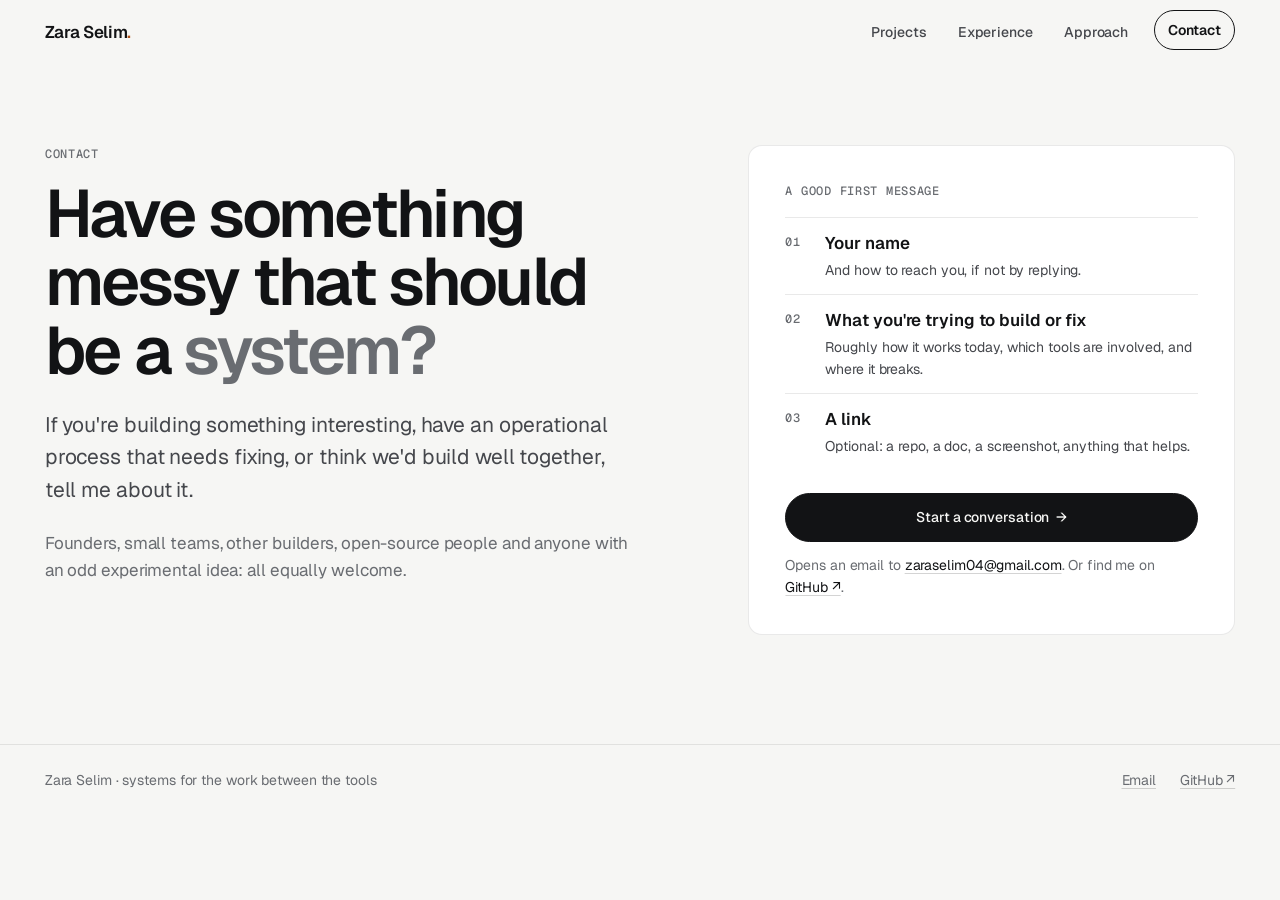
==== contact/index.html @ 9cced927 "Restructure site into pages and add voice-agent case studies - Split the single page into /, /projec" ====
<!DOCTYPE html>
<html lang="en">
<head>
<meta charset="UTF-8" />
<meta name="viewport" content="width=device-width, initial-scale=1, viewport-fit=cover" />
<title>Contact — Zara Selim</title>
<meta name="description" content="Start a conversation with Zara Selim about something you're building, an operational process that needs fixing, or a collaboration." />
<meta name="author" content="Zara Selim" />
<meta name="theme-color" content="#f6f6f4" />
<link rel="canonical" href="https://zaraselim.com/contact/" />
<meta property="og:type" content="website" />
<meta property="og:url" content="https://zaraselim.com/contact/" />
<meta property="og:title" content="Contact — Zara Selim" />
<meta property="og:description" content="Start a conversation with Zara Selim about something you're building, an operational process that needs fixing, or a collaboration." />
<meta property="og:image" content="https://zaraselim.com/assets/img/og.png" />
<meta name="twitter:card" content="summary_large_image" />
<meta name="twitter:title" content="Contact — Zara Selim" />
<meta name="twitter:description" content="Start a conversation with Zara Selim about something you're building, an operational process that needs fixing, or a collaboration." />
<meta name="twitter:image" content="https://zaraselim.com/assets/img/og.png" />
<link rel="icon" href="/assets/favicon.svg" type="image/svg+xml" />
<link rel="preconnect" href="https://fonts.googleapis.com" />
<link rel="preconnect" href="https://fonts.gstatic.com" crossorigin />
<link href="https://fonts.googleapis.com/css2?family=Geist:wght@400;500;600;700&family=Geist+Mono:wght@400;500&family=Instrument+Serif:ital@1&display=swap" rel="stylesheet" />
<link rel="stylesheet" href="/assets/css/site.css" />
<script>document.documentElement.classList.add("js");</script>
</head><body data-page="contact">
<a class="skip-link" href="#main">Skip to content</a>

<header class="site-header" id="siteHeader">
  <div class="header-inner">
    <a class="wordmark" href="/" aria-label="Zara Selim, home">Zara Selim<span class="wordmark-dot" aria-hidden="true">.</span></a>
    <nav class="nav" aria-label="Primary">
      <ul class="nav-list">
        <li><a href="/projects/">Projects</a></li>
        <li><a href="/experience/">Experience</a></li>
        <li><a href="/approach/">Approach</a></li>
        <li><a href="/contact/" aria-current="page" class="nav-contact">Contact</a></li>
      </ul>
    </nav>
    <button class="menu-button" id="menuButton" type="button" aria-expanded="false" aria-controls="mobileMenu">
      <span class="menu-button-label">Menu</span>
      <span class="menu-icon" aria-hidden="true"><span></span><span></span></span>
    </button>
  </div>
</header>

<div class="mobile-menu" id="mobileMenu" hidden>
  <nav aria-label="Mobile">
    <ol class="mobile-menu-list">
      <li><a href="/">Home</a></li>
      <li><a href="/projects/">Projects</a></li>
      <li><a href="/experience/">Experience</a></li>
      <li><a href="/approach/">Approach</a></li>
      <li><a href="/contact/" aria-current="page">Contact</a></li>
    </ol>
  </nav>
  <div class="mobile-menu-foot">
    <span class="mono">Email</span>
    <a href="mailto:zaraselim04@gmail.com">zaraselim04@gmail.com</a>
    <a href="https://github.com/zayzyyazy" target="_blank" rel="noopener">GitHub ↗</a>
  </div>
</div>

<main id="main">
  <section class="contact page" aria-labelledby="pageTitle">
    <div class="wrap contact-page">
      <div class="contact-page-copy">
        <p class="section-index mono">Contact</p>
        <h1 class="contact-title" id="pageTitle">Have something messy that should be a <em>system?</em></h1>
        <p class="contact-copy">If you're building something interesting, have an operational process that needs fixing, or think we'd build well together, tell me about it.</p>
        <p class="contact-copy contact-copy--quiet">Founders, small teams, other builders, open-source people and anyone with an odd experimental idea: all equally welcome.</p>
      </div>

      <!-- Future: replace .contact-card's body with a <form> (name, email, what you're building, optional link).
           The fields below already describe that form; for now they open a pre-filled email. -->
      <div class="contact-card" aria-labelledby="cardTitle">
        <h2 class="mono contact-card-title" id="cardTitle">A good first message</h2>
        <ol class="contact-fields">
          <li><span class="mono">01</span><div><b>Your name</b><p>And how to reach you, if not by replying.</p></div></li>
          <li><span class="mono">02</span><div><b>What you're trying to build or fix</b><p>Roughly how it works today, which tools are involved, and where it breaks.</p></div></li>
          <li><span class="mono">03</span><div><b>A link</b><p>Optional: a repo, a doc, a screenshot, anything that helps.</p></div></li>
        </ol>
        <a class="btn btn-primary contact-card-btn" href="mailto:zaraselim04@gmail.com?subject=Something%20I%27d%20like%20to%20build&amp;body=Hi%20Zara%2C%0A%0AWhat%20I%27m%20trying%20to%20build%20or%20fix%3A%0A%0A%0ALink%20(optional)%3A%0A">Start a conversation <span aria-hidden="true">→</span></a>
        <p class="contact-card-alt">Opens an email to <a href="mailto:zaraselim04@gmail.com">zaraselim04@gmail.com</a>. Or find me on <a href="https://github.com/zayzyyazy" target="_blank" rel="noopener">GitHub ↗</a>.</p>
      </div>
    </div>
  </section>
</main>

<footer class="site-footer">
  <div class="wrap footer-inner">
    <span>Zara Selim · systems for the work between the tools</span>
    <span class="footer-links"><a href="mailto:zaraselim04@gmail.com">Email</a><a href="https://github.com/zayzyyazy" target="_blank" rel="noopener">GitHub ↗</a></span>
  </div>
</footer>

<script src="/assets/js/projects.js"></script>
<script src="/assets/js/cards.js"></script>
<script src="/assets/js/main.js"></script>
</body>
</html>
---- assets/css/site.css ----
/* =========================================================
   zaraselim.com: design tokens
   Breakpoints (used in media queries below; CSS vars can't be):
     sm 560px · md 820px · lg 1100px · xl 1360px
   ========================================================= */
:root {
  /* Colour */
  /* ~90% neutral; one copper accent used sparingly */
  --bg: #f6f6f4;
  --surface: #ffffff;
  --surface-2: #efefec;
  --surface-3: #e8e8e4;
  --ink: #121315;
  --ink-2: #45474c;
  --muted: #696c71;
  --line: rgba(18, 19, 21, 0.09);
  --line-strong: rgba(18, 19, 21, 0.18);

  --accent: #b0531b;
  --accent-tint: #f5e7dc;

  --dark: #111214;
  --dark-2: #1a1b1e;
  --dark-line: rgba(255, 255, 255, 0.09);
  --on-dark: #f3f3f1;
  --on-dark-2: #9fa2a8;
  --accent-on-dark: #e39a64;

  /* Status colours: only inside project visuals */
  --ok: #3d6b4a;
  --watch: #946812;
  --exc: #b13a2b;
  --ok-dark: #8fc29c;
  --watch-dark: #e0b45a;
  --exc-dark: #f08a74;

  /* Type */
  --serif: "Instrument Serif", "Iowan Old Style", Georgia, serif;
  --sans: "Geist", ui-sans-serif, system-ui, -apple-system, "Segoe UI", sans-serif;
  --mono: "Geist Mono", ui-monospace, "SF Mono", Menlo, monospace;

  --fs-xs: 0.75rem;
  --fs-sm: 0.875rem;
  --fs-base: clamp(1rem, 0.96rem + 0.2vw, 1.0625rem);
  --fs-lg: clamp(1.125rem, 1.05rem + 0.4vw, 1.3125rem);
  --fs-xl: clamp(1.5rem, 1.25rem + 1.1vw, 2.125rem);
  --fs-2xl: clamp(2rem, 1.5rem + 2.2vw, 3.25rem);
  --fs-hero: clamp(2.6rem, 1.4rem + 4.4vw, 5.5rem);

  /* Space */
  --s-1: 0.25rem;
  --s-2: 0.5rem;
  --s-3: 0.75rem;
  --s-4: 1rem;
  --s-5: 1.5rem;
  --s-6: 2rem;
  --s-7: 3rem;
  --s-8: clamp(3.5rem, 2rem + 6vw, 7rem);
  --s-9: clamp(5rem, 3rem + 8vw, 10rem);
  --gutter: clamp(1rem, 0.4rem + 3vw, 3rem);
  --wrap: 1320px;
  --measure: 62ch;

  /* Shape */
  --r-sm: 4px;
  --r-md: 10px;
  --r-lg: 14px;

  /* Motion */
  --ease: cubic-bezier(0.2, 0.7, 0.2, 1);
  --ease-in-out: cubic-bezier(0.65, 0, 0.35, 1);
  --dur-1: 180ms;
  --dur-2: 420ms;
  --dur-3: 800ms;

  --header-h: 64px;
}

/* =========================================================
   Base
   ========================================================= */
*, *::before, *::after { box-sizing: border-box; }
* { margin: 0; }
html {
  color-scheme: light;
  -webkit-text-size-adjust: 100%;
  scroll-padding-top: calc(var(--header-h) + 12px);
}
@media (prefers-reduced-motion: no-preference) {
  html { scroll-behavior: smooth; }
}
body {
  min-height: 100vh;
  background: var(--bg);
  color: var(--ink);
  font-family: var(--sans);
  font-size: var(--fs-base);
  line-height: 1.6;
  letter-spacing: -0.006em;
  -webkit-font-smoothing: antialiased;
  text-rendering: optimizeLegibility;
  overflow-x: clip;
}
[hidden] { display: none !important; }
img, svg { display: block; max-width: 100%; }
img { height: auto; }
button { font: inherit; color: inherit; cursor: pointer; }
a { color: inherit; text-underline-offset: 0.2em; text-decoration-thickness: 1px; }
em { font-style: italic; }
strong { font-weight: 600; }
::selection { background: var(--ink); color: var(--bg); }

:focus-visible {
  outline: 2px solid var(--accent);
  outline-offset: 3px;
  border-radius: 2px;
}
.dark :focus-visible, .casefile :focus-visible { outline-color: var(--accent-on-dark); }

.mono {
  font-family: var(--mono);
  font-size: var(--fs-xs);
  letter-spacing: 0.06em;
  text-transform: uppercase;
  font-weight: 500;
}

.wrap {
  width: 100%;
  max-width: var(--wrap);
  margin-inline: auto;
  padding-inline: var(--gutter);
}

.skip-link {
  position: absolute;
  left: var(--s-4);
  top: -100px;
  z-index: 100;
  padding: var(--s-2) var(--s-4);
  background: var(--ink);
  color: var(--bg);
  border-radius: var(--r-sm);
}
.skip-link:focus { top: var(--s-4); }

/* =========================================================
   Buttons & links
   ========================================================= */
.btn {
  display: inline-flex;
  align-items: center;
  justify-content: center;
  gap: 0.5em;
  min-height: 48px;
  padding: 0.75rem 1.35rem;
  border-radius: 999px;
  border: 1px solid var(--ink);
  font-weight: 500;
  font-size: var(--fs-sm);
  text-decoration: none;
  transition: background var(--dur-1) var(--ease), color var(--dur-1) var(--ease), transform var(--dur-1) var(--ease), border-color var(--dur-1) var(--ease);
}
.btn span { transition: transform var(--dur-1) var(--ease); }
.btn:hover span { transform: translateX(3px); }
.btn-primary { background: var(--ink); color: var(--bg); }
.btn-primary:hover { background: #2b2d31; border-color: #2b2d31; }
.btn-ghost { background: transparent; color: var(--ink); }
.btn-ghost:hover { background: var(--ink); color: var(--bg); }
.btn-on-dark { background: var(--on-dark); border-color: var(--on-dark); color: var(--dark); }
.btn-on-dark:hover { background: #fff; border-color: #fff; color: var(--dark); }

.text-link {
  display: inline-flex;
  align-items: center;
  min-height: 44px;
  font-size: var(--fs-sm);
  color: var(--ink-2);
  text-decoration: underline;
  text-decoration-color: var(--line-strong);
}
.text-link:hover { color: var(--ink); text-decoration-color: currentColor; }

/* =========================================================
   Header + nav
   ========================================================= */
.site-header {
  position: sticky;
  top: 0;
  z-index: 50;
  padding-top: env(safe-area-inset-top, 0px);
  background: color-mix(in srgb, var(--bg) 86%, transparent);
  -webkit-backdrop-filter: blur(10px);
  backdrop-filter: blur(10px);
  border-bottom: 1px solid transparent;
  transition: border-color var(--dur-2) var(--ease);
}
.site-header.is-scrolled { border-bottom-color: var(--line); }
.header-inner {
  max-width: var(--wrap);
  margin-inline: auto;
  padding-inline: var(--gutter);
  height: var(--header-h);
  display: flex;
  align-items: center;
  justify-content: space-between;
  gap: var(--s-4);
}
.wordmark {
  display: inline-flex;
  align-items: center;
  min-height: 44px;
  font-family: var(--sans);
  font-weight: 600;
  font-size: 1.0625rem;
  line-height: 1;
  text-decoration: none;
  letter-spacing: -0.02em;
  white-space: nowrap;
}
.wordmark-dot { color: var(--accent); }

.nav-list { display: flex; gap: var(--s-1); list-style: none; padding: 0; }
.nav-list a {
  position: relative;
  display: inline-flex;
  align-items: center;
  min-height: 44px;
  padding-inline: 0.85rem;
  font-size: var(--fs-sm);
  font-weight: 500;
  text-decoration: none;
  color: var(--ink-2);
  transition: color var(--dur-1) var(--ease);
}
.nav-list a::after {
  content: "";
  position: absolute;
  left: 0.85rem;
  right: 0.85rem;
  bottom: 10px;
  height: 1px;
  background: var(--ink);
  transform: scaleX(0);
  transform-origin: left;
  transition: transform var(--dur-2) var(--ease);
}
.nav-list a:hover, .nav-list a[aria-current="page"] { color: var(--ink); }
.nav-list a:hover::after, .nav-list a[aria-current="page"]::after { transform: scaleX(1); }
.nav-list .nav-contact {
  margin-left: var(--s-2);
  border: 1px solid var(--ink);
  border-radius: 999px;
  min-height: 40px;
  align-self: center;
  color: var(--ink);
}
.nav-list .nav-contact::after { display: none; }
.nav-list .nav-contact:hover { background: var(--ink); color: var(--bg); }

.menu-button {
  display: none;
  align-items: center;
  gap: var(--s-3);
  min-height: 44px;
  padding: 0 0.25rem 0 0.9rem;
  background: none;
  border: 0;
  font-size: var(--fs-sm);
  font-weight: 500;
}
.menu-icon { position: relative; width: 36px; height: 36px; border: 1px solid var(--ink); border-radius: 50%; }
.menu-icon span {
  position: absolute;
  left: 10px;
  right: 10px;
  height: 1.5px;
  background: var(--ink);
  transition: transform var(--dur-2) var(--ease), top var(--dur-2) var(--ease);
}
.menu-icon span:first-child { top: 14px; }
.menu-icon span:last-child { top: 20px; }
.menu-button[aria-expanded="true"] .menu-icon span:first-child { top: 17px; transform: rotate(45deg); }
.menu-button[aria-expanded="true"] .menu-icon span:last-child { top: 17px; transform: rotate(-45deg); }

.mobile-menu {
  position: fixed;
  inset: 0;
  z-index: 45;
  display: flex;
  flex-direction: column;
  justify-content: space-between;
  padding: calc(var(--header-h) + env(safe-area-inset-top, 0px) + var(--s-6)) var(--gutter) calc(var(--s-6) + env(safe-area-inset-bottom, 0px));
  background: var(--bg);
  overflow-y: auto;
}
.mobile-menu-list { list-style: none; padding: 0; }
.mobile-menu-list li { border-bottom: 1px solid var(--line); }
.mobile-menu-list a {
  display: flex;
  align-items: baseline;
  gap: var(--s-4);
  padding: var(--s-4) 0;
  font-weight: 600;
  font-size: clamp(2rem, 9vw, 2.75rem);
  letter-spacing: -0.03em;
  line-height: 1.1;
  text-decoration: none;
}
.mobile-menu-list .mono { color: var(--muted); }
.mobile-menu-foot { display: grid; gap: var(--s-2); padding-top: var(--s-6); }
.mobile-menu-foot a { font-size: var(--fs-lg); min-height: 44px; display: inline-flex; align-items: center; }
.mobile-menu-foot .mono { color: var(--muted); }

@media (prefers-reduced-motion: no-preference) {
  .mobile-menu.is-open .mobile-menu-list li {
    animation: rise var(--dur-2) var(--ease) both;
    animation-delay: calc(var(--i, 0) * 50ms);
  }
}

@media (max-width: 819px) {
  .nav { display: none; }
  .menu-button { display: inline-flex; }
}

/* =========================================================
   Section scaffolding
   ========================================================= */
section { position: relative; }
.section-head {
  display: grid;
  grid-template-columns: minmax(0, 1fr);
  gap: var(--s-4);
  margin-bottom: var(--s-7);
}
.section-index { color: var(--muted); }
.section-title {
  font-weight: 600;
  font-size: var(--fs-2xl);
  line-height: 1.05;
  letter-spacing: -0.035em;
  max-width: 20ch;
  text-wrap: balance;
}
.section-title em { font-style: normal; color: var(--muted); }
.section-intro { max-width: 48ch; color: var(--ink-2); font-size: var(--fs-lg); line-height: 1.5; }
@media (min-width: 1100px) {
  .section-head {
    grid-template-columns: minmax(0, 1.3fr) minmax(0, 0.7fr);
    align-items: end;
    column-gap: var(--s-7);
  }
  .section-head .section-index { grid-column: 1; grid-row: 1; }
  .section-head .section-title { grid-column: 1; grid-row: 2; }
  .section-head .section-intro { grid-column: 2; grid-row: 2; }
}

.dark {
  background: var(--dark);
  color: var(--on-dark);
}
.dark .section-index { color: var(--on-dark-2); }
.dark .section-title em { color: var(--on-dark-2); }

/* =========================================================
   Hero
   ========================================================= */
.hero { padding-top: clamp(2rem, 0.5rem + 4.5vw, 4.5rem); padding-bottom: var(--s-7); }
.hero-grid {
  display: grid;
  grid-template-columns: minmax(0, 1fr);
  gap: var(--s-7);
  align-items: center;
}
@media (min-width: 1100px) {
  .hero-grid { grid-template-columns: minmax(0, 1.25fr) minmax(0, 0.9fr); gap: var(--s-6); }
}
.kicker {
  display: flex;
  align-items: center;
  gap: var(--s-3);
  font-size: var(--fs-sm);
  color: var(--ink-2);
  margin-bottom: var(--s-5);
}
.kicker-rule { display: none; }
.hero-title {
  font-weight: 600;
  font-size: var(--fs-hero);
  line-height: 0.98;
  letter-spacing: -0.045em;
}
.hero-title .line { display: block; }
.hero-title em { font-family: var(--serif); font-weight: 400; letter-spacing: -0.01em; color: var(--accent); }
.hero-lede {
  margin-top: var(--s-6);
  max-width: 52ch;
  font-size: var(--fs-lg);
  line-height: 1.55;
  color: var(--ink-2);
}
.hero-actions {
  display: flex;
  flex-wrap: wrap;
  align-items: center;
  gap: var(--s-3) var(--s-4);
  margin-top: var(--s-6);
}
@media (max-width: 559px) {
  .hero-actions .btn { width: 100%; }
}

.hero-figure { position: relative; margin: 0; }
.router { width: 100%; height: auto; overflow: visible; }
.router-tall { display: none; max-width: 420px; margin-inline: auto; }
@media (max-width: 559px) {
  .router-wide { display: none; }
  .router-tall { display: block; }
}
.router text { font-family: var(--sans); font-size: 13px; fill: var(--ink); }
.router .chip { fill: var(--surface); stroke: var(--line-strong); }
.router .chip-meta { display: none; }
.router-paths path { fill: none; stroke: var(--line-strong); stroke-width: 1; }
.router-paths path.out { stroke-width: 1.25; }
.router-paths .ok { stroke: var(--ok); }
.router-paths .watch { stroke: var(--watch); }
.router-paths .exc { stroke: var(--exc); }
.router-core rect { fill: var(--ink); }
.router-core line { stroke: rgba(243, 236, 225, 0.25); }
.router .core-label { font-family: var(--mono); font-size: 10.5px; letter-spacing: 0.08em; fill: var(--bg); }
.router .out-title { font-size: 14px; font-weight: 600; }
.router .out-sub { font-size: 14px; fill: var(--muted); }
.router .dot.ok { fill: var(--ok); }
.router .dot.watch { fill: var(--watch); }
.router .dot.exc { fill: var(--exc); }
.packets circle { fill: var(--muted); }
.packets .p-ok { fill: var(--ok); }
.packets .p-watch { fill: var(--watch); }
.packets .p-exc { fill: var(--exc); }
.router-tall text { font-size: 12.5px; }
.annotation {
  display: none;
  margin-top: var(--s-4);
  color: var(--muted);
  text-align: right;
}

/* Hero entrance + path drawing */
@media (prefers-reduced-motion: no-preference) {
  .js .hero-title .line { animation: rise var(--dur-3) var(--ease) both; }
  .js .hero-title .line:nth-child(2) { animation-delay: 90ms; }
  .js .hero-title .line:nth-child(3) { animation-delay: 180ms; }
  .js .hero-lede, .js .hero-actions, .js .kicker { animation: rise var(--dur-3) var(--ease) both; animation-delay: 260ms; }
  .js .router-paths path { stroke-dasharray: 400; stroke-dashoffset: 400; animation: draw 1.4s var(--ease-in-out) forwards; animation-delay: 300ms; }
  .js .router-paths path.out { animation-delay: 900ms; }
  .js .router-outputs g, .js .router-core { animation: fade var(--dur-3) var(--ease) both; animation-delay: 700ms; }
  .js .router-outputs g:nth-child(2) { animation-delay: 1000ms; }
  .js .router-outputs g:nth-child(3) { animation-delay: 1200ms; }
  .js .packets { animation: fade 600ms ease both; animation-delay: 1.6s; }
}
@media (prefers-reduced-motion: reduce) {
  .packets { display: none; }
}

.hero-facts {
  display: grid;
  grid-template-columns: repeat(4, minmax(0, 1fr));
  margin-top: var(--s-8);
  border-top: 1px solid var(--line);
}
.hero-facts > div { padding: var(--s-4) var(--s-4) 0 0; }
.hero-facts > div + div { padding-left: var(--s-4); }
.hero-facts dt { color: var(--muted); margin-bottom: var(--s-1); font-size: 0.6875rem; }
.hero-facts dd { font-size: var(--fs-sm); line-height: 1.45; color: var(--ink-2); }
@media (max-width: 819px) {
  .hero-facts { grid-template-columns: repeat(2, minmax(0, 1fr)); }
  .hero-facts > div:nth-child(3) { padding-left: 0; border-left: 0; }
  .hero-facts > div:nth-child(n + 3) { border-top: 1px solid var(--line); margin-top: var(--s-4); }
}
@media (max-width: 419px) {
  .hero-facts { grid-template-columns: minmax(0, 1fr); }
  .hero-facts > div, .hero-facts > div + div { padding-left: 0; border-left: 0; }
  .hero-facts > div + div { border-top: 1px solid var(--line); margin-top: var(--s-3); }
}

/* =========================================================
   Work / projects
   ========================================================= */
.work { padding-block: var(--s-8) var(--s-9); }
.projects { display: grid; gap: clamp(1.25rem, 0.5rem + 3vw, 3rem); }

.project {
  position: relative;
  display: grid;
  gap: var(--s-6);
  padding: clamp(1.25rem, 0.6rem + 2.4vw, 2.75rem);
  border: 1px solid var(--line);
  border-radius: var(--r-lg);
  background: var(--surface);
  transition: border-color var(--dur-2) var(--ease), transform var(--dur-2) var(--ease), box-shadow var(--dur-2) var(--ease);
}
@media (hover: hover) {
  .project:hover { border-color: var(--line-strong); transform: translateY(-2px); box-shadow: 0 20px 40px -30px rgba(18, 19, 21, 0.35); }
}
.project-text { display: flex; flex-direction: column; align-items: flex-start; min-width: 0; }
.project-meta { display: flex; align-items: baseline; gap: var(--s-3); color: var(--muted); }
.project-num {
  font-family: var(--mono);
  font-size: var(--fs-xs);
  line-height: 1;
  color: var(--muted);
}
.project-title {
  margin-top: var(--s-3);
  font-weight: 600;
  font-size: var(--fs-xl);
  line-height: 1.1;
  letter-spacing: -0.03em;
}
.project-tagline { margin-top: var(--s-3); max-width: 42ch; font-size: var(--fs-base); line-height: 1.55; color: var(--ink-2); }
.project-note { margin-top: var(--s-3); font-size: var(--fs-sm); color: var(--ink-2); max-width: 44ch; }
.project-note strong { color: var(--ink); font-weight: 600; }

/* The whole card is clickable via the button's stretched hit area */
.project-open {
  margin-top: auto;
  padding-top: var(--s-5);
  display: inline-flex;
  align-items: center;
  gap: 0.5em;
  min-height: 44px;
  background: none;
  border: 0;
  padding-inline: 0;
  font-size: var(--fs-sm);
  font-weight: 600;
  color: var(--ink);
  text-decoration: underline;
  text-decoration-color: var(--line-strong);
  text-underline-offset: 0.35em;
}
.project:hover .project-open { text-decoration-color: var(--accent); }
.project-open::after { content: ""; position: absolute; inset: 0; border-radius: inherit; }
.project-open span { display: inline-block; transition: transform var(--dur-1) var(--ease); }
.project:hover .project-open span { transform: translateX(4px); }
.project-open:focus-visible { outline: none; }
.project:has(.project-open:focus-visible) { outline: 2px solid var(--accent); outline-offset: 4px; }
.project--dark:has(.project-open:focus-visible) { outline-color: var(--on-dark); }

.project-visual { position: relative; min-width: 0; }

/* --- 01 Waybill (feature) --- */
.project--feature { background: var(--surface); }
@media (min-width: 1100px) {
  .project--feature { grid-template-columns: minmax(0, 0.8fr) minmax(0, 1.2fr); gap: var(--s-7); align-items: stretch; }
}
.vis-waybill {
  display: grid;
  grid-template-columns: minmax(0, 1fr) auto minmax(0, 1fr);
  align-items: center;
  gap: var(--s-4);
  padding: var(--s-5);
  border-radius: var(--r-md);
  background: var(--surface-2);
  border: 0;
}
.wb-sources, .wb-states { display: grid; gap: var(--s-3); }
.wb-src {
  padding: 0.6rem 0.8rem;
  border: 1px solid var(--line);
  border-radius: var(--r-sm);
  background: var(--surface);
}
.wb-src .mono { display: block; color: var(--muted); font-size: 0.68rem; }
.wb-src b { font-weight: 500; font-size: var(--fs-sm); }
.wb-pipe {
  position: relative;
  display: grid;
  gap: var(--s-2);
  padding-inline: var(--s-4);
}
.wb-pipe::before, .wb-pipe::after {
  content: "";
  position: absolute;
  top: 50%;
  width: var(--s-4);
  height: 1px;
  background: var(--ink);
}
.wb-pipe::before { left: 0; }
.wb-pipe::after { right: 0; }
.wb-step {
  display: block;
  padding: 0.35rem 0.7rem;
  border-radius: 999px;
  background: var(--ink);
  color: var(--bg);
  font-family: var(--mono);
  font-size: 0.68rem;
  letter-spacing: 0.06em;
  text-transform: uppercase;
  text-align: center;
}
.wb-state {
  display: grid;
  grid-template-columns: auto minmax(0, 1fr);
  column-gap: var(--s-2);
  align-items: center;
  padding: 0.55rem 0.8rem;
  border-radius: var(--r-sm);
  border: 1px solid var(--line);
  background: var(--surface);
  opacity: 0.55;
  transition: opacity var(--dur-2) var(--ease), border-color var(--dur-2) var(--ease), transform var(--dur-2) var(--ease);
}
.wb-state b { font-family: var(--mono); font-size: 0.75rem; letter-spacing: 0.06em; font-weight: 600; }
.wb-state .mono { grid-column: 2; font-size: 0.64rem; color: var(--muted); text-transform: none; overflow-wrap: anywhere; }
.wb-dot { width: 8px; height: 8px; border-radius: 50%; grid-row: span 2; }
.wb-state.ok .wb-dot { background: var(--ok); } .wb-state.ok b { color: var(--ok); }
.wb-state.watch .wb-dot { background: var(--watch); } .wb-state.watch b { color: var(--watch); }
.wb-state.exc .wb-dot { background: var(--exc); } .wb-state.exc b { color: var(--exc); }
.wb-state.is-hit { opacity: 1; border-color: currentColor; color: var(--exc); transform: translateX(-4px); }
.wb-state.is-hit.ok { color: var(--ok); }
.wb-state.is-hit.watch { color: var(--watch); }
@media (max-width: 559px) {
  .vis-waybill { grid-template-columns: minmax(0, 1fr); padding: var(--s-4); }
  .wb-pipe { grid-template-columns: repeat(3, minmax(0, 1fr)); padding: var(--s-4) 0; }
  .wb-pipe::before, .wb-pipe::after { left: 50%; width: 1px; height: var(--s-4); top: 0; }
  .wb-pipe::after { top: auto; bottom: 0; right: auto; }
  .wb-step { padding-inline: 0.3rem; font-size: 0.62rem; }
  .wb-state.is-hit { transform: none; }
}

/* --- 02 PaperGuard --- */
.projects { grid-template-columns: minmax(0, 1fr); }
@media (min-width: 1100px) {
  .projects { grid-template-columns: repeat(12, minmax(0, 1fr)); }
  .project--feature, .reliability, .project--strip, .project--explainer, .family { grid-column: 1 / -1; }
  .project--paper { grid-column: 1 / span 7; }
  .project--north { grid-column: 8 / span 5; }
}
@media (min-width: 820px) and (max-width: 1099px) {
  .project--paper { grid-template-columns: minmax(0, 0.9fr) minmax(0, 1fr); align-items: center; }
  .project--north { grid-template-columns: minmax(0, 1fr) minmax(0, 0.9fr); align-items: center; }
}
@media (min-width: 1100px) {
  .project--paper { grid-template-columns: minmax(0, 0.95fr) minmax(0, 1fr); align-items: center; }
}
.vis-paper {
  display: grid;
  place-items: center;
  padding: var(--s-5) var(--s-3);
  background: var(--surface-2);
  border-radius: var(--r-md);
  min-height: 300px;
}
.sheet {
  position: relative;
  width: min(100%, 300px);
  padding: 1.6rem 1.4rem 1.4rem;
  background: #fff;
  box-shadow: 0 1px 0 var(--line), 0 16px 30px -24px rgba(18, 19, 21, 0.4);
}
.sheet-file { color: var(--muted); font-size: 0.62rem; margin-bottom: var(--s-3); text-transform: none; }
.sheet-line {
  position: relative;
  height: 7px;
  margin-bottom: 0.85rem;
  border-radius: 2px;
  background: #e4e4e0;
}
.w90 { width: 90%; } .w85 { width: 85%; } .w80 { width: 80%; } .w75 { width: 75%; } .w70 { width: 70%; } .w60 { width: 60%; }
.mark-fail { background: color-mix(in srgb, var(--exc) 28%, #e4e4e0); }
.mark-pass { background: color-mix(in srgb, var(--ok) 28%, #e4e4e0); }
.sheet-figure {
  position: relative;
  height: 64px;
  margin-top: var(--s-4);
  border: 1px dashed var(--line-strong);
  background: var(--surface-2);
}
.stamp {
  position: absolute;
  right: -0.9rem;
  top: 50%;
  translate: 0 -50%;
  padding: 0.12rem 0.4rem;
  font-family: var(--mono);
  font-size: 0.6rem;
  font-weight: 600;
  letter-spacing: 0.08em;
  border: 1.5px solid currentColor;
  border-radius: 3px;
  background: #fff;
}
.stamp.fail { color: var(--exc); }
.stamp.pass { color: var(--ok); }
.stamp.review { color: var(--watch); top: 0.6rem; translate: 0 0; }
.anno {
  position: absolute;
  left: 0;
  top: 9px;
  font-size: 0.72rem;
  line-height: 1;
  color: var(--exc);
  white-space: nowrap;
}
.mark-pass .anno { color: var(--ok); }
.sheet-figure .anno { top: auto; bottom: 0.5rem; left: 0.6rem; color: var(--watch); white-space: normal; }
.sheet-line.mark-fail, .sheet-line.mark-pass { margin-bottom: 1.6rem; }

/* --- 03 NorthStar --- */
.project--north { background: var(--surface); }
.gates { list-style: none; padding: 0; display: grid; gap: 0; counter-reset: gate; }
.gate {
  position: relative;
  display: grid;
  grid-template-columns: 6.5rem minmax(0, 1fr);
  align-items: center;
  gap: var(--s-3);
  padding: 0.75rem 0.9rem;
  border: 1px solid var(--line);
  border-radius: var(--r-sm);
  background: var(--surface-2);
}
.gate + .gate { margin-top: 1.1rem; }
.gate + .gate::before {
  content: "";
  position: absolute;
  left: 1.5rem;
  top: calc(-1.1rem - 1px);
  height: 1.1rem;
  width: 1px;
  background: var(--line-strong);
}
.gate .mono { font-size: 0.66rem; }
.gate b { font-weight: 500; font-size: var(--fs-sm); }
.gate s { text-decoration-color: var(--exc); text-decoration-thickness: 2px; }
.gate.rule .mono { color: var(--ink-2); }
.gate.ai .mono { color: var(--watch); }
.gate.ai { border-style: dashed; }
.gate.human { background: var(--ink); color: var(--surface); border-color: var(--ink); }
.gate.human .mono { color: var(--on-dark-2); }
.gate.human b { font-family: var(--mono); font-size: 0.78rem; letter-spacing: 0.04em; }

/* --- Reliability pair (dark band) --- */
.reliability {
  padding: clamp(1.25rem, 0.5rem + 3vw, 3rem);
  border-radius: var(--r-lg);
  background: var(--dark);
  color: var(--on-dark);
}
.reliability-kicker { color: var(--on-dark-2); }
.reliability-title {
  margin-top: var(--s-3);
  font-weight: 600;
  font-size: var(--fs-xl);
  line-height: 1.15;
  letter-spacing: -0.03em;
  max-width: 24ch;
}
.said-grid {
  display: grid;
  grid-template-columns: repeat(3, minmax(0, 1fr));
  margin-top: var(--s-6);
  border-top: 1px solid var(--dark-line);
  border-bottom: 1px solid var(--dark-line);
}
.said { padding: var(--s-4) var(--s-4) var(--s-4) 0; min-width: 0; }
.said + .said { padding-left: var(--s-4); border-left: 1px solid var(--dark-line); }
.said .mono { display: block; color: var(--on-dark-2); font-size: 0.68rem; margin-bottom: var(--s-2); }
.said q { font-size: var(--fs-base); quotes: none; color: var(--on-dark); }
.said--truth code { font-family: var(--mono); font-size: var(--fs-sm); color: var(--exc-dark); overflow-wrap: anywhere; }
@media (max-width: 819px) {
  .said-grid { grid-template-columns: minmax(0, 1fr); }
  .said, .said + .said { padding-left: 0; border-left: 0; }
  .said + .said { border-top: 1px solid var(--dark-line); }
}
.reliability-pair {
  display: grid;
  grid-template-columns: minmax(0, 1fr);
  gap: var(--s-5);
  margin-top: var(--s-6);
}
@media (min-width: 820px) { .reliability-pair { grid-template-columns: minmax(0, 1fr) auto minmax(0, 1fr); gap: var(--s-3); } }
.project--dark {
  background: var(--dark-2);
  border-color: var(--dark-line);
  color: var(--on-dark);
  align-content: start;
}
@media (hover: hover) {
  .project--dark:hover { border-color: var(--on-dark-2); box-shadow: none; }
}
.project--dark .project-meta, .project--dark .project-tagline { color: var(--on-dark-2); }
.project--dark .project-num { color: var(--on-dark-2); }
.project--dark .project-title { font-size: var(--fs-xl); }
.project--dark .project-open { color: var(--on-dark); text-decoration-color: var(--dark-line); }
.project--dark:hover .project-open { text-decoration-color: var(--accent-on-dark); }

.vis-qa {
  padding: var(--s-4);
  border: 1px solid var(--dark-line);
  border-radius: var(--r-md);
  min-height: 190px;
}
.wave { display: flex; align-items: center; gap: 2px; height: 56px; }
.wave i { flex: 1; min-width: 1px; background: var(--on-dark-2); opacity: 0.35; border-radius: 1px; }
.pins { position: relative; height: 82px; margin-top: var(--s-2); }
.pin {
  position: absolute;
  left: var(--x);
  top: 0;
  translate: -50% 0;
  display: grid;
  justify-items: center;
  gap: 2px;
  padding-top: 18px;
  font-size: 0.72rem;
  white-space: nowrap;
  color: var(--on-dark);
}
.pin::before {
  content: "";
  position: absolute;
  top: -60px;
  height: 74px;
  width: 1px;
  background: var(--on-dark-2);
}
.pin i { font-style: normal; color: var(--on-dark-2); font-size: 0.62rem; }
.pin--flag { color: var(--exc-dark); }
.pin--flag::before { background: var(--exc-dark); width: 2px; }
.pin:first-child { translate: -30% 0; }
.pin:last-child { translate: -70% 0; }
.qa-draft { color: var(--on-dark-2); font-size: 0.66rem; text-transform: none; }
.qa-draft span { color: var(--on-dark); }

.vis-incident {
  padding: var(--s-4);
  border: 1px solid var(--dark-line);
  border-radius: var(--r-md);
  min-height: 190px;
  display: grid;
  align-content: center;
}
.trace { display: grid; gap: var(--s-2); }
.trace-row, .trace-verdict {
  display: flex;
  justify-content: space-between;
  align-items: baseline;
  flex-wrap: wrap;
  gap: var(--s-1) var(--s-3);
  padding: 0.65rem 0.8rem;
  border-radius: var(--r-sm);
  background: rgba(255, 255, 255, 0.04);
}
.trace-row .mono, .trace-verdict .mono { color: var(--on-dark-2); font-size: 0.64rem; }
.trace-row b { font-weight: 500; font-size: var(--fs-sm); }
.trace-row:nth-child(1) b { color: var(--on-dark); }
.trace-row:nth-child(2) b { color: var(--exc-dark); font-family: var(--mono); font-size: 0.78rem; }
.trace-verdict { background: transparent; border: 1px dashed var(--exc-dark); }
.trace-verdict b { font-family: var(--mono); font-size: 0.8rem; color: var(--exc-dark); }
.trace-verdict .mono { color: var(--exc-dark); }

/* --- 06 Knowledge strip --- */
.project--strip { padding-block: clamp(1.25rem, 0.8rem + 1.6vw, 2rem); background: transparent; }
@media (min-width: 1100px) {
  .project--strip { grid-template-columns: minmax(0, 0.8fr) minmax(0, 1.2fr); align-items: center; }
}
.project--strip .project-title { font-size: var(--fs-xl); }
.vis-knowledge {
  list-style: none;
  padding: 0;
  display: flex;
  flex-wrap: wrap;
  align-items: center;
  gap: var(--s-2);
}
.vis-knowledge li {
  display: inline-flex;
  align-items: center;
  gap: var(--s-2);
  padding: 0.4rem 0.75rem;
  border: 1px solid var(--line);
  border-radius: 999px;
  background: var(--surface);
  font-family: var(--mono);
  font-size: 0.72rem;
  color: var(--ink-2);
}
.vis-knowledge li:not(:last-child)::after { content: "→"; color: var(--muted); margin-right: calc(-1 * var(--s-1)); }
.vis-knowledge li:last-child { color: var(--ink); border-color: var(--line-strong); }

.noscript-list { margin-top: var(--s-6); }

/* =========================================================
   Experience
   ========================================================= */
.experience { padding-block: var(--s-9); }
.exp-grid {
  display: grid;
  grid-template-columns: minmax(0, 1fr);
  gap: var(--s-7);
}
@media (min-width: 1100px) { .exp-grid { grid-template-columns: minmax(0, 1fr) minmax(0, 1fr); align-items: center; gap: var(--s-8); } }
.exp-copy .section-title { margin-top: var(--s-4); margin-bottom: var(--s-6); }
.exp-copy p:not(.section-index) { max-width: 52ch; color: var(--on-dark-2); font-size: var(--fs-lg); line-height: 1.55; }
.exp-copy p + p { margin-top: var(--s-4); }
.exp-copy strong { color: var(--on-dark); font-weight: 600; }
.exp-copy p.exp-confidential { font-size: var(--fs-xs); color: var(--on-dark-2); opacity: 0.8; margin-top: var(--s-6); text-transform: none; letter-spacing: 0.02em; }

.call-map { position: relative; display: grid; gap: 0; }
.call-ring { display: none; }
.call-layers { display: grid; gap: 0; border-top: 1px solid var(--dark-line); }
.call-layer {
  display: grid;
  grid-template-columns: 6rem minmax(0, 1fr);
  gap: var(--s-4);
  padding: var(--s-5) 0;
  border-bottom: 1px solid var(--dark-line);
}
.call-layer h3 { color: var(--on-dark-2); font-weight: 500; padding-top: 0.35rem; }
.call-layer p { font-size: var(--fs-lg); font-weight: 500; line-height: 1.35; letter-spacing: -0.015em; }
.call-layer--accent h3 { color: var(--accent-on-dark); }
.call-layer--accent p { color: var(--on-dark); }
@media (max-width: 419px) {
  .call-layer { grid-template-columns: minmax(0, 1fr); gap: var(--s-2); }
}

/* =========================================================
   Approach: the sorter
   ========================================================= */
.approach { padding-block: var(--s-9) var(--s-8); }
.approach .section-title { max-width: 22ch; }
.sorter-cases {
  display: flex;
  flex-wrap: wrap;
  gap: var(--s-2);
  margin-bottom: var(--s-6);
}
.case {
  min-height: 44px;
  padding: 0.55rem 1rem;
  border: 1px solid var(--line-strong);
  border-radius: 999px;
  background: var(--surface);
  font-size: var(--fs-sm);
  text-align: left;
  transition: background var(--dur-1) var(--ease), border-color var(--dur-1) var(--ease), color var(--dur-1) var(--ease);
}
.case:hover { border-color: var(--ink); }
.case[aria-pressed="true"] { background: var(--ink); color: var(--surface); border-color: var(--ink); }

.lanes {
  display: grid;
  grid-template-columns: repeat(3, minmax(0, 1fr));
  border-top: 1px solid var(--line-strong);
}
.lane {
  position: relative;
  padding: var(--s-5) var(--s-5) var(--s-5) 0;
  transition: background var(--dur-2) var(--ease);
}
.lane + .lane { padding-left: var(--s-5); border-left: 1px solid var(--line); }
.lane-tag { color: var(--muted); }
.lane-title {
  margin-top: var(--s-2);
  font-weight: 600;
  font-size: var(--fs-xl);
  letter-spacing: -0.03em;
  line-height: 1.1;
  transition: color var(--dur-2) var(--ease);
}
.lane-desc { margin-top: var(--s-3); color: var(--ink-2); font-size: var(--fs-sm); max-width: 30ch; }
.lane-slot { position: relative; min-height: 56px; margin-top: var(--s-4); }
.lane-token {
  display: inline-block;
  max-width: 100%;
  padding: 0.5rem 0.9rem;
  border-radius: 999px;
  background: var(--ink);
  color: var(--surface);
  font-size: var(--fs-sm);
}
@media (prefers-reduced-motion: no-preference) {
  .lane-token { animation: drop var(--dur-2) var(--ease) both; }
}
.lane.is-active .lane-title { color: var(--ink); }
.lane.is-active::before {
  content: "";
  position: absolute;
  top: -1px;
  left: 0;
  right: 0;
  height: 2px;
  background: var(--accent);
}
.lane + .lane.is-active::before { left: 0; }
.sorter-result {
  margin-top: var(--s-5);
  min-height: 3.2em;
  padding-top: var(--s-4);
  border-top: 1px solid var(--line);
  color: var(--ink-2);
  max-width: 70ch;
}
.sorter-result b { color: var(--ink); font-weight: 600; }
.sorter-result button {
  background: none;
  border: 0;
  padding: 0;
  font-weight: 600;
  color: var(--ink);
  text-decoration: underline;
  text-decoration-color: var(--accent);
  text-underline-offset: 0.2em;
}
@media (max-width: 819px) {
  .lanes { grid-template-columns: minmax(0, 1fr); }
  .lane, .lane + .lane { padding: var(--s-4) 0; border-left: 0; }
  .lane + .lane { border-top: 1px solid var(--line); }
  .lane { display: grid; grid-template-columns: minmax(0, 1fr) auto; column-gap: var(--s-4); align-items: end; }
  .lane-tag, .lane-title, .lane-desc { grid-column: 1; }
  .lane-title { font-size: var(--fs-xl); }
  .lane-slot { grid-column: 1 / -1; min-height: 0; margin-top: 0; }
  .lane.is-active .lane-slot { margin-top: var(--s-3); }
}

/* =========================================================
   Help
   ========================================================= */
.help { padding-block: var(--s-8); }
.help-list { list-style: none; padding: 0; border-top: 1px solid var(--line-strong); }
.help-item {
  display: grid;
  grid-template-columns: 3rem minmax(0, 1fr) minmax(0, 1.2fr) minmax(0, 0.7fr);
  gap: var(--s-5);
  align-items: baseline;
  padding: var(--s-5) 0;
  border-bottom: 1px solid var(--line);
  transition: background var(--dur-2) var(--ease);
}
.help-num { font-family: var(--mono); font-size: var(--fs-xs); color: var(--muted); line-height: 1.6; }
.help-item h3 { font-weight: 600; font-size: var(--fs-lg); letter-spacing: -0.02em; line-height: 1.25; }
.help-item p { color: var(--ink-2); }
.help-seen { color: var(--muted); text-transform: none; letter-spacing: 0.02em; }
.help-seen button {
  background: none;
  border: 0;
  min-height: 44px;
  padding: 0.6rem 0.1rem;
  font: inherit;
  color: var(--ink);
  text-decoration: underline;
  text-decoration-color: var(--line-strong);
  text-underline-offset: 0.25em;
}
.help-seen button:hover { text-decoration-color: var(--accent); }
@media (max-width: 1099px) {
  .help-item { grid-template-columns: 2.5rem minmax(0, 1fr); row-gap: var(--s-2); }
  .help-item > :not(.help-num) { grid-column: 2; }
}

/* =========================================================
   About
   ========================================================= */
.about { padding-block: var(--s-8) var(--s-9); }
.about-grid {
  display: grid;
  grid-template-columns: minmax(0, 1fr);
  gap: var(--s-6);
}
@media (min-width: 1100px) {
  .about-grid { grid-template-columns: 10rem minmax(0, 1.1fr) minmax(0, 0.9fr); gap: var(--s-6) var(--s-7); }
}
.about-title { font-family: var(--mono); font-size: var(--fs-xs); font-weight: 500; letter-spacing: 0.06em; text-transform: uppercase; color: var(--muted); padding-top: 0.4rem; }
.about-copy p { font-size: var(--fs-lg); font-weight: 500; letter-spacing: -0.015em; line-height: 1.5; }
.about-copy p + p { margin-top: var(--s-4); color: var(--ink-2); font-weight: 400; }
.about-copy a { text-decoration-color: var(--line-strong); }
.about-copy a:hover { text-decoration-color: var(--accent); }
.notes { list-style: none; padding: 0; display: grid; gap: 0; align-self: start; }
.notes li {
  position: relative;
  padding: var(--s-3) 0 var(--s-3) 1.75rem;
  border-bottom: 1px solid var(--line);
  font-size: var(--fs-sm);
  color: var(--ink-2);
}
.notes li::before {
  content: "—";
  position: absolute;
  left: 0;
  top: var(--s-3);
  color: var(--muted);
}

/* =========================================================
   Contact + footer
   ========================================================= */
.contact { padding-block: var(--s-8) var(--s-9); }
.contact .wrap > * { min-width: 0; }

.contact-grid { display: grid; gap: var(--s-5); }
.contact-title {
  font-weight: 600;
  font-size: clamp(2.2rem, 1.3rem + 3.6vw, 4.5rem);
  line-height: 1.02;
  letter-spacing: -0.04em;
  max-width: 16ch;
}
.contact-title em { font-style: normal; color: var(--muted); }
.contact-copy { max-width: 56ch; color: var(--ink-2); font-size: var(--fs-lg); line-height: 1.55; }
.contact-actions {
  display: flex;
  flex-wrap: wrap;
  align-items: flex-end;
  justify-content: space-between;
  gap: var(--s-6);
  margin-top: var(--s-5);
  padding-top: var(--s-6);
  border-top: 0;
  padding-top: 0;
}
.contact-direct { display: grid; gap: var(--s-1); }
.contact-direct .mono { color: var(--muted); }
.contact-direct a { font-size: var(--fs-base); min-height: 40px; display: inline-flex; align-items: center; text-decoration-color: var(--line-strong); overflow-wrap: anywhere; }
.contact-direct a:hover { text-decoration-color: var(--accent); }
@media (max-width: 559px) { .contact-actions .btn { width: 100%; } }

.site-footer {
  color: var(--muted);
  border-top: 1px solid var(--line);
  font-size: var(--fs-sm);
}
.footer-inner {
  display: flex;
  flex-wrap: wrap;
  justify-content: space-between;
  gap: var(--s-3);
  padding-block: var(--s-5) calc(var(--s-5) + env(safe-area-inset-bottom, 0px));
}

/* =========================================================
   Case-study overlay
   ========================================================= */
.casefile {
  padding: 0;
  border: 0;
  background: transparent;
  color: var(--ink);
  width: min(1080px, calc(100vw - 2 * var(--gutter)));
  max-width: none;
  height: min(92vh, 1000px);
  max-height: none;
  margin: auto;
  overflow: visible;
}
.casefile::backdrop {
  background: rgba(17, 18, 20, 0.55);
  -webkit-backdrop-filter: blur(3px);
  backdrop-filter: blur(3px);
}
.case-panel {
  display: flex;
  flex-direction: column;
  height: 100%;
  overflow: hidden;
  background: var(--surface);
  border-radius: var(--r-lg);
  box-shadow: 0 40px 80px -30px rgba(0, 0, 0, 0.45);
}
.case-bar {
  flex: none;
  display: flex;
  align-items: center;
  justify-content: space-between;
  gap: var(--s-4);
  padding: var(--s-3) var(--s-3) var(--s-3) clamp(1.25rem, 0.5rem + 3vw, 3rem);
  border-bottom: 1px solid var(--line);
  background: var(--surface);
}
.case-bar-meta { color: var(--muted); white-space: nowrap; overflow: hidden; text-overflow: ellipsis; }
.case-bar-meta span:first-child { color: var(--ink); }
.case-close {
  display: inline-flex;
  align-items: center;
  gap: var(--s-2);
  min-height: 44px;
  padding: 0 1rem;
  border: 1px solid var(--line-strong);
  border-radius: 999px;
  background: var(--surface);
  font-size: var(--fs-sm);
  font-weight: 500;
  flex: none;
}
.case-close:hover { background: var(--ink); color: var(--surface); border-color: var(--ink); }
.case-close:focus-visible { outline-color: var(--accent); }
.case-body {
  flex: 1;
  overflow-y: auto;
  overscroll-behavior: contain;
  -webkit-overflow-scrolling: touch;
  padding: clamp(1.5rem, 0.5rem + 4vw, 3.5rem) clamp(1.25rem, 0.5rem + 3vw, 3rem) var(--s-8);
}
.case-body:focus { outline: none; }

@media (max-width: 819px) {
  .casefile {
    width: 100%;
    height: 100%;
    max-height: 100dvh;
    margin: 0;
    inset: 0;
  }
  .case-panel { border-radius: 0; }
  .case-bar { padding-top: calc(var(--s-3) + env(safe-area-inset-top, 0px)); }
  .case-body { padding-bottom: calc(var(--s-8) + env(safe-area-inset-bottom, 0px)); }
}
@media (max-width: 419px) {
  .case-close-label { display: none; }
  .case-close { width: 44px; padding: 0; justify-content: center; }
}

/* Open/close animation */
@media (prefers-reduced-motion: no-preference) {
  .casefile[open] .case-panel { animation: panel-in var(--dur-2) var(--ease) both; }
  .casefile[open]::backdrop { animation: fade var(--dur-2) ease both; }
  .casefile.is-closing .case-panel { animation: panel-out 220ms var(--ease-in-out) both; }
  .casefile.is-closing::backdrop { animation: fade-out 220ms ease both; }
}

/* Overlay content */
.cs-head { display: grid; gap: var(--s-4); padding-bottom: var(--s-6); border-bottom: 1px solid var(--line); }
.cs-num { display: none; }
.cs-title { font-weight: 600; font-size: clamp(2.2rem, 1.4rem + 3.4vw, 4rem); line-height: 1; letter-spacing: -0.045em; outline: none; }
.cs-tagline { font-size: var(--fs-lg); color: var(--ink-2); max-width: 46ch; line-height: 1.45; }
.cs-facts { display: flex; flex-wrap: wrap; align-items: center; gap: var(--s-3) var(--s-5); margin-top: var(--s-2); }
.cs-status { display: inline-flex; align-items: center; gap: var(--s-2); font-size: var(--fs-sm); color: var(--ink-2); }
.cs-status::before { content: ""; width: 7px; height: 7px; border-radius: 50%; background: var(--accent); }
.cs-links { display: flex; flex-wrap: wrap; gap: var(--s-2); }
.cs-links .btn { min-height: 44px; padding-block: 0.55rem; }

.cs-grid {
  display: grid;
  grid-template-columns: minmax(0, 1fr);
  gap: var(--s-7);
  margin-top: var(--s-7);
}
@media (min-width: 900px) {
  .cs-grid { grid-template-columns: minmax(0, 1.1fr) minmax(0, 0.9fr); gap: var(--s-7) var(--s-8); }
  .cs-wide { grid-column: 1 / -1; }
}
.cs-block h3 { color: var(--muted); margin-bottom: var(--s-3); }
.cs-block > p { font-size: clamp(1.0625rem, 1rem + 0.3vw, 1.1875rem); line-height: 1.6; max-width: var(--measure); }
.cs-block ul { padding-left: 1.1rem; display: grid; gap: var(--s-2); max-width: var(--measure); }
.cs-block li::marker { color: var(--muted); }
.cs-block--quote > p { font-size: var(--fs-lg); font-weight: 500; letter-spacing: -0.015em; line-height: 1.5; max-width: 70ch; }

.flow { list-style: none; padding: 0; position: relative; }
.flow-step {
  position: relative;
  display: grid;
  grid-template-columns: 1.5rem 5.5rem minmax(0, 1fr);
  gap: var(--s-3);
  padding-bottom: var(--s-4);
}
.flow-step::before {
  content: "";
  position: absolute;
  left: calc(0.75rem - 0.5px);
  top: 1.2rem;
  bottom: 0;
  width: 1px;
  background: var(--line-strong);
  transform-origin: top;
}
.flow-step:last-child::before { display: none; }
.flow-marker {
  position: relative;
  z-index: 1;
  width: 13px;
  height: 13px;
  margin: 0.3rem auto 0;
  border-radius: 50%;
  border: 2px solid var(--ink);
  background: var(--surface);
}
.flow-step[data-kind="input"] .flow-marker { background: var(--ink); }
.flow-step[data-kind="rule"] .flow-marker { border-radius: 2px; }
.flow-step[data-kind="ai"] .flow-marker { border-style: dashed; border-color: var(--watch); }
.flow-step[data-kind="human"] .flow-marker { background: var(--accent); border-color: var(--accent); }
.flow-step[data-kind="exception"] .flow-marker { border-color: var(--exc); background: var(--accent-tint); }
.flow-step[data-kind="output"] .flow-marker { background: var(--ok); border-color: var(--ok); }
.flow-label { font-family: var(--mono); font-size: 0.68rem; letter-spacing: 0.06em; text-transform: uppercase; color: var(--muted); padding-top: 0.2rem; }
.flow-step[data-kind="ai"] .flow-label { color: var(--watch); }
.flow-step[data-kind="human"] .flow-label, .flow-step[data-kind="exception"] .flow-label { color: var(--exc); }
.flow-title { font-weight: 500; line-height: 1.35; }
.flow-note { display: block; font-size: var(--fs-sm); color: var(--muted); font-weight: 400; }
.flow-step.is-branch { margin-left: 1.5rem; }
.flow-step.is-branch .flow-title { color: var(--exc); }
.flow-step.is-branch::after {
  content: "↳";
  position: absolute;
  left: -1.3rem;
  top: 0;
  color: var(--exc);
  font-family: var(--mono);
}
.flow-legend { display: flex; flex-wrap: wrap; gap: var(--s-2) var(--s-4); margin-top: var(--s-3); font-size: var(--fs-xs); color: var(--muted); }
.flow-legend span { display: inline-flex; align-items: center; gap: 0.4rem; }
.flow-legend i { width: 9px; height: 9px; border-radius: 50%; border: 1.5px solid var(--ink); display: inline-block; }
.flow-legend .l-rule i { border-radius: 1px; }
.flow-legend .l-ai i { border-style: dashed; border-color: var(--watch); }
.flow-legend .l-human i { background: var(--accent); border-color: var(--accent); }
@media (max-width: 419px) {
  .flow-step { grid-template-columns: 1.5rem minmax(0, 1fr); row-gap: 0; }
  .flow-label { grid-column: 2; padding-top: 0.15rem; }
  .flow-title { grid-column: 2; }
  .flow-marker { grid-row: 1 / span 2; }
}

@media (prefers-reduced-motion: no-preference) {
  .casefile[open] .flow-step { animation: rise 500ms var(--ease) both; animation-delay: calc(200ms + var(--i, 0) * 70ms); }
  .casefile[open] .flow-step::before { animation: grow 500ms var(--ease) both; animation-delay: calc(300ms + var(--i, 0) * 70ms); }
}

.cs-sample {
  margin-top: var(--s-4);
  padding: var(--s-4) var(--s-5);
  border-radius: var(--r-md);
  background: var(--dark);
  color: var(--on-dark);
  overflow-x: auto;
}
.cs-sample figcaption { color: var(--on-dark-2); margin-bottom: var(--s-3); }
.cs-sample pre { margin: 0; font-family: var(--mono); font-size: 0.8rem; line-height: 1.6; white-space: pre; }

.cs-stack { display: flex; flex-wrap: wrap; gap: var(--s-2) var(--s-4); list-style: none; padding: 0 !important; }
.cs-stack li { font-size: var(--fs-sm); padding-bottom: 2px; border-bottom: 1px solid var(--line-strong); }

.cs-media { display: grid; gap: var(--s-5); margin-top: var(--s-2); }
@media (min-width: 900px) { .cs-media.has-two { grid-template-columns: minmax(0, 1.6fr) minmax(0, 1fr); align-items: start; } }
.cs-media figure { margin: 0; }
.cs-media .shot {
  border: 1px solid var(--line-strong);
  border-radius: var(--r-md);
  overflow: hidden;
  background: #f5f5f5;
}
.cs-media .shot img { width: 100%; }
.cs-media figcaption { margin-top: var(--s-2); font-size: var(--fs-sm); color: var(--muted); }

.cs-nav {
  display: grid;
  grid-template-columns: repeat(2, minmax(0, 1fr));
  gap: var(--s-4);
  margin-top: var(--s-8);
  padding-top: var(--s-5);
  border-top: 1px solid var(--line);
}
.cs-nav button {
  display: grid;
  gap: var(--s-1);
  min-height: 64px;
  padding: var(--s-3) 0;
  background: none;
  border: 0;
  text-align: left;
}
.cs-nav button:last-child { text-align: right; justify-items: end; }
.cs-nav .mono { color: var(--muted); }
.cs-nav b { font-weight: 600; font-size: var(--fs-lg); letter-spacing: -0.02em; line-height: 1.2; }
.cs-nav button:hover b { text-decoration: underline; text-decoration-color: var(--accent); text-underline-offset: 0.2em; }

html.is-locked { overflow: hidden; }

/* =========================================================
   Reveal on scroll
   ========================================================= */
@media (prefers-reduced-motion: no-preference) {
  .js .reveal { opacity: 0; transform: translateY(14px); transition: opacity var(--dur-3) var(--ease), transform var(--dur-3) var(--ease); }
  .js .reveal.is-in { opacity: 1; transform: none; }
  /* Waybill: statuses light up once revealed */
  .js .project--feature .wb-state.is-hit { opacity: 0.55; transform: none; border-color: var(--line); }
  .js .project--feature.is-in .wb-state.is-hit { opacity: 1; transform: translateX(-4px); border-color: currentColor; transition-delay: 700ms; }
  .js .project--feature .wb-step { opacity: 0.3; transition: opacity 400ms var(--ease); }
  .js .project--feature.is-in .wb-step { opacity: 1; }
  .js .project--feature.is-in .wb-step:nth-child(1) { transition-delay: 250ms; }
  .js .project--feature.is-in .wb-step:nth-child(2) { transition-delay: 400ms; }
  .js .project--feature.is-in .wb-step:nth-child(3) { transition-delay: 550ms; }
}
@media (max-width: 559px) and (prefers-reduced-motion: no-preference) {
  .js .project--feature.is-in .wb-state.is-hit { transform: none; }
}

/* =========================================================
   Keyframes
   ========================================================= */
@keyframes rise { from { opacity: 0; transform: translateY(18px); } to { opacity: 1; transform: none; } }
@keyframes fade { from { opacity: 0; } to { opacity: 1; } }
@keyframes fade-out { from { opacity: 1; } to { opacity: 0; } }
@keyframes draw { to { stroke-dashoffset: 0; } }
@keyframes grow { from { transform: scaleY(0); } to { transform: scaleY(1); } }
@keyframes drop { from { opacity: 0; transform: translateY(-14px) scale(0.96); } to { opacity: 1; transform: none; } }
@keyframes panel-in { from { opacity: 0; transform: translateY(32px) scale(0.985); } to { opacity: 1; transform: none; } }
@keyframes panel-out { from { opacity: 1; transform: none; } to { opacity: 0; transform: translateY(20px) scale(0.99); } }

.visually-hidden {
  position: absolute !important;
  width: 1px; height: 1px;
  padding: 0; margin: -1px;
  overflow: hidden; clip: rect(0 0 0 0);
  white-space: nowrap; border: 0;
}

@media (max-width: 559px) {
  .pin:not(.pin--flag) span { display: none; }
}

/* overlay fixes: legend size + keep the main flow line continuous past branches */
.cs-block > p.flow-legend { font-size: var(--fs-xs); line-height: 1.4; }
.flow-step.is-branch::before { left: calc(-0.75rem - 0.5px); top: 0; }

/* =========================================================
   Multi-page structure
   ========================================================= */
.page { padding-block: clamp(2.5rem, 1rem + 5vw, 5rem) var(--s-8); }
.page--tight { padding-bottom: var(--s-6); }
.page-head { margin-bottom: var(--s-7); }
.page-title { font-size: clamp(2.25rem, 1.5rem + 3vw, 4rem); max-width: 22ch; }
.work.page { padding-bottom: var(--s-9); }
.work--preview { padding-block: var(--s-8); }
.more-link { margin-top: var(--s-6); }
.nav-list a[aria-current="page"] { font-weight: 600; }
.mobile-menu-list a[aria-current="page"] { color: var(--muted); }
.wordmark[aria-current="page"] { cursor: default; }

.text-link--dark { color: var(--on-dark); text-decoration-color: rgba(255, 255, 255, 0.3); }
.text-link--dark:hover { color: #fff; text-decoration-color: var(--accent-on-dark); }

/* Home: experience preview */
.exp-preview { padding-block: var(--s-8); }
.exp-preview-grid { display: grid; grid-template-columns: minmax(0, 1fr); gap: var(--s-5); }
@media (min-width: 1100px) { .exp-preview-grid { grid-template-columns: minmax(0, 1fr) minmax(0, 1fr); align-items: end; gap: var(--s-8); } }
.exp-preview .section-title { margin-top: var(--s-3); }
.exp-preview-copy p { color: var(--on-dark-2); font-size: var(--fs-lg); line-height: 1.55; max-width: 52ch; margin-bottom: var(--s-3); }

/* Closing CTA on inner pages */
.page-cta { border-top: 1px solid var(--line); }
.page-cta-inner { display: flex; flex-wrap: wrap; align-items: center; justify-content: space-between; gap: var(--s-4) var(--s-6); padding-block: var(--s-7); }
.page-cta-title { font-size: var(--fs-xl); font-weight: 600; letter-spacing: -0.03em; line-height: 1.15; max-width: 24ch; }
@media (max-width: 559px) { .page-cta .btn { width: 100%; } }

/* Related systems pair */
.pair-link { display: grid; place-items: center; color: var(--on-dark-2); }
.pair-link span {
  display: grid; place-items: center;
  width: 36px; height: 36px; border-radius: 50%;
  border: 1px solid var(--dark-line);
  font-size: 1rem;
}
@media (max-width: 819px) { .pair-link span { transform: rotate(90deg); } }
.project-role { margin-top: var(--s-3); color: var(--on-dark-2); font-size: 0.68rem; text-transform: none; letter-spacing: 0.02em; }

/* Project Explainer card */
.project--explainer { background: var(--surface); }
@media (min-width: 1100px) {
  .project--explainer { grid-template-columns: minmax(0, 0.8fr) minmax(0, 1.2fr); gap: var(--s-7); align-items: center; }
}
.vis-explainer {
  display: grid;
  grid-template-columns: minmax(0, 0.8fr) auto minmax(0, 1fr);
  align-items: center;
  gap: var(--s-4);
  padding: var(--s-5);
  border-radius: var(--r-md);
  background: var(--surface-2);
}
.ex-tree { list-style: none; padding: var(--s-3) var(--s-4); background: var(--surface); border: 1px solid var(--line); border-radius: var(--r-sm); text-transform: none; letter-spacing: 0; font-size: 0.72rem; color: var(--ink-2); line-height: 1.9; }
.ex-tree li { padding-left: calc(var(--d, 1) * 0.9rem); }
.ex-tree li.ex-root { padding-left: 0; }
.ex-dir { color: var(--ink); font-weight: 500; }
.ex-arrow { color: var(--muted); }
.ex-report { display: grid; gap: var(--s-2); }
.ex-card { padding: 0.55rem 0.8rem; border: 1px solid var(--line); border-radius: var(--r-sm); background: var(--surface); }
.ex-card .mono { display: block; font-size: 0.62rem; color: var(--muted); }
.ex-card b { font-weight: 500; font-size: var(--fs-sm); }
.ex-card--warn { border-color: color-mix(in srgb, var(--exc) 45%, transparent); }
.ex-card--warn .mono, .ex-card--warn b { color: var(--exc); }
@media (max-width: 559px) {
  .vis-explainer { grid-template-columns: minmax(0, 1fr); padding: var(--s-4); }
  .ex-arrow { transform: rotate(90deg); justify-self: center; }
}

/* =========================================================
   Case study: related, real workflow, screenshots
   ========================================================= */
.cs-related {
  display: grid;
  gap: var(--s-2);
  margin-top: var(--s-6);
  padding: var(--s-4) var(--s-5);
  border: 1px solid var(--line);
  border-left: 2px solid var(--accent);
  border-radius: var(--r-sm);
  background: var(--surface-2);
}
.cs-related .mono { color: var(--muted); }
.cs-related p:not(.mono) { color: var(--ink-2); max-width: 70ch; }
.cs-related-link {
  justify-self: start;
  min-height: 44px;
  padding: 0;
  background: none;
  border: 0;
  font-weight: 600;
  text-decoration: underline;
  text-decoration-color: var(--accent);
  text-underline-offset: 0.3em;
}
.cs-block > p.cs-flow-note { font-size: var(--fs-sm); color: var(--muted); margin: calc(-1 * var(--s-2)) 0 var(--s-4); max-width: 70ch; }
.cs-gap { margin-top: var(--s-7); }

.shot-btn {
  position: relative;
  display: block;
  width: 100%;
  padding: 0;
  border: 1px solid var(--line-strong);
  border-radius: var(--r-md);
  overflow: hidden;
  background: #f5f5f5;
  cursor: zoom-in;
  text-align: left;
}
.shot-frame { position: relative; display: block; }
.shot-frame img { width: 100%; }
.shot-hint {
  position: absolute;
  right: var(--s-3);
  bottom: var(--s-3);
  padding: 0.3rem 0.6rem;
  border-radius: 999px;
  background: rgba(17, 18, 20, 0.82);
  color: #fff;
  font-size: 0.64rem;
  opacity: 0;
  transition: opacity var(--dur-1) var(--ease);
}
.shot-btn:hover .shot-hint, .shot-btn:focus-visible .shot-hint { opacity: 1; }
@media (hover: none) { .shot-hint { opacity: 1; } }

.wf-figure { margin: 0; }
.wf-figure figcaption, .cs-media figcaption { margin-top: var(--s-2); font-size: var(--fs-sm); color: var(--muted); }
.wf-pin {
  position: absolute;
  translate: -50% -50%;
  display: grid;
  place-items: center;
  width: clamp(16px, 1.6vw, 22px);
  height: clamp(16px, 1.6vw, 22px);
  border-radius: 50%;
  background: var(--ink);
  color: #fff;
  font-family: var(--mono);
  font-size: clamp(0.55rem, 0.8vw, 0.7rem);
  font-weight: 600;
  line-height: 1;
  box-shadow: 0 0 0 2px #fff;
  transition: background var(--dur-1) var(--ease), scale var(--dur-1) var(--ease);
  pointer-events: none;
}
.wf-pin.is-hot { background: var(--accent); scale: 1.25; }

.wf-stages {
  list-style: none;
  padding: 0 !important;
  margin-top: var(--s-6);
  display: grid !important;
  grid-template-columns: minmax(0, 1fr);
  gap: 0 var(--s-6) !important;
  max-width: none !important;
}
@media (min-width: 900px) { .wf-stages { grid-template-columns: repeat(2, minmax(0, 1fr)); } }
.wf-stage {
  display: grid;
  grid-template-columns: 1.75rem minmax(0, 1fr);
  gap: var(--s-3);
  padding: var(--s-3) var(--s-2) var(--s-3) 0;
  border-top: 1px solid var(--line);
  border-radius: 2px;
  transition: background var(--dur-1) var(--ease);
}
.wf-stage.is-hot { background: var(--surface-2); }
.wf-num {
  display: grid; place-items: center;
  width: 22px; height: 22px; margin-top: 1px;
  border-radius: 50%;
  background: var(--ink); color: #fff;
  font-family: var(--mono); font-size: 0.68rem; font-weight: 600;
}
.wf-stage.is-hot .wf-num { background: var(--accent); }
.wf-stage b { display: block; font-weight: 600; }
.wf-stage code { display: block; margin-top: 2px; font-family: var(--mono); font-size: 0.72rem; color: var(--ink-2); overflow-wrap: anywhere; }
.wf-stage p { margin-top: var(--s-1); font-size: var(--fs-sm); color: var(--muted); }
.wf-stage--exception b { color: var(--exc); }
.wf-stage--human .wf-num { box-shadow: 0 0 0 2px var(--accent-tint); }

/* Lightbox */
.lightbox {
  width: 100vw;
  height: 100dvh;
  max-width: none;
  max-height: none;
  margin: 0;
  padding: 0;
  border: 0;
  background: var(--dark);
  color: #fff;
  overflow: hidden;
}
.lightbox[open] { display: flex; flex-direction: column; }
.lightbox::backdrop { background: rgba(17, 18, 20, 0.6); }
.lb-bar {
  flex: none;
  display: flex;
  align-items: center;
  justify-content: space-between;
  gap: var(--s-4);
  padding: calc(var(--s-3) + env(safe-area-inset-top, 0px)) var(--gutter) var(--s-3);
  border-bottom: 1px solid rgba(255, 255, 255, 0.1);
}
.lb-caption { font-size: var(--fs-sm); color: #c9cbcf; min-width: 0; overflow: hidden; text-overflow: ellipsis; white-space: nowrap; }
.lb-actions { display: flex; gap: var(--s-2); flex: none; }
.lb-btn {
  display: inline-flex; align-items: center; gap: var(--s-2);
  min-height: 44px; padding: 0 1rem;
  border: 1px solid rgba(255, 255, 255, 0.25);
  border-radius: 999px;
  background: transparent; color: #fff;
  font-size: var(--fs-sm); font-weight: 500;
}
.lb-btn:hover { background: #fff; color: var(--ink); }
.lightbox :focus-visible { outline-color: #fff; }
.lb-stage {
  flex: 1;
  overflow: auto;
  overscroll-behavior: contain;
  padding: var(--s-5) var(--gutter) calc(var(--s-5) + env(safe-area-inset-bottom, 0px));
  display: grid;
  place-items: center;
}
.lb-frame { position: relative; width: 100%; max-width: var(--lw); background: #f5f5f5; border-radius: var(--r-sm); }
.lb-frame img { width: 100%; height: auto; max-height: none; }
.lightbox:not(.is-zoomed) .lb-frame { max-height: calc(100dvh - 140px); width: auto; }
.lightbox:not(.is-zoomed) .lb-frame img { max-height: calc(100dvh - 140px); width: auto; max-width: 100%; }
.lightbox.is-zoomed .lb-stage { place-items: start; }
.lightbox.is-zoomed .lb-frame { width: var(--lw); max-width: none; }
.lightbox .wf-pin { width: 22px; height: 22px; font-size: 0.7rem; }
@media (max-width: 559px) { .lb-close-label { display: none; } .lb-caption { display: none; } .lb-actions { width: 100%; justify-content: space-between; } }

/* =========================================================
   Experience page
   ========================================================= */
.exp-list { margin-top: var(--s-5); padding-left: 1.1rem; display: grid; gap: var(--s-2); color: var(--on-dark); max-width: 54ch; }
.exp-list li::marker { color: var(--on-dark-2); }
.call-map-title { color: var(--on-dark-2); margin-bottom: var(--s-4); }
.exp-lesson {
  margin: var(--s-8) 0 0;
  padding-top: var(--s-6);
  border-top: 1px solid var(--dark-line);
}
.exp-lesson p { font-size: var(--fs-xl); font-weight: 500; letter-spacing: -0.02em; line-height: 1.35; max-width: 40ch; }

.page-section { padding-block: var(--s-7); border-top: 1px solid var(--line); }
.page-section:first-of-type { border-top: 0; }
.two-col { display: grid; grid-template-columns: minmax(0, 1fr); gap: var(--s-4) var(--s-7); }
@media (min-width: 900px) { .two-col { grid-template-columns: 14rem minmax(0, 1fr); } }
.col-label { color: var(--muted); font-weight: 500; padding-top: 0.3rem; }
.lead { font-size: var(--fs-lg); line-height: 1.5; color: var(--ink-2); max-width: 56ch; }
.inline-links { display: flex; flex-wrap: wrap; gap: var(--s-2) var(--s-6); margin-top: var(--s-3); }
.inline-links button {
  min-height: 44px; padding: 0; background: none; border: 0;
  font-weight: 600; text-decoration: underline; text-decoration-color: var(--line-strong); text-underline-offset: 0.3em;
}
.inline-links button:hover { text-decoration-color: var(--accent); }
.timeline { list-style: none; padding: 0; display: grid; gap: 0; }
.timeline li {
  display: grid;
  grid-template-columns: minmax(0, 1fr);
  gap: var(--s-1) var(--s-6);
  padding: var(--s-5) 0;
  border-bottom: 1px solid var(--line);
}
.timeline li:first-child { padding-top: 0; }
@media (min-width: 700px) { .timeline li { grid-template-columns: 9.5rem minmax(0, 1fr); } }
.tl-when { color: var(--muted); padding-top: 0.25rem; }
.timeline h3 { font-size: var(--fs-lg); font-weight: 600; letter-spacing: -0.02em; line-height: 1.3; }
.tl-org { color: var(--muted); font-size: var(--fs-sm); margin-top: 2px; }
.timeline li p:not(.tl-org):not(.tl-when) { margin-top: var(--s-2); color: var(--ink-2); max-width: 62ch; }

/* Contact page */
.contact.page { padding-top: clamp(2.5rem, 1rem + 5vw, 5rem); }
.contact-grid--page { border-top: 0; padding-top: 0; }
.contact-helpful { margin-top: var(--s-7); padding-top: var(--s-5); border-top: 1px solid var(--line); max-width: 60ch; }
.contact-helpful .mono { color: var(--muted); margin-bottom: var(--s-3); }
.contact-helpful ul { padding-left: 1.1rem; display: grid; gap: var(--s-2); color: var(--ink-2); }

.footer-links { display: inline-flex; gap: var(--s-5); }
.footer-links a { text-decoration-color: var(--line-strong); }
.footer-links a:hover { text-decoration-color: var(--accent); }

/* =========================================================
   Home: intro + three paths
   ========================================================= */
.hero { padding-bottom: var(--s-8); }
.intro { border-top: 1px solid var(--line); padding-block: var(--s-8); }
.intro-grid { display: grid; grid-template-columns: minmax(0, 1fr); gap: var(--s-6); }
@media (min-width: 1100px) {
  .intro-grid { grid-template-columns: minmax(0, 0.8fr) minmax(0, 1.4fr); grid-template-rows: auto auto; column-gap: var(--s-8); row-gap: var(--s-7); }
  .intro-id { grid-row: 1 / span 2; }
}
.intro-name { font-size: clamp(2rem, 1.4rem + 2.4vw, 3.25rem); font-weight: 600; letter-spacing: -0.045em; line-height: 1; }
.intro-role { margin-top: var(--s-3); color: var(--muted); }
.intro-lead { font-size: var(--fs-xl); font-weight: 500; letter-spacing: -0.025em; line-height: 1.3; max-width: 28ch; }
.intro-lead + p { margin-top: var(--s-4); color: var(--ink-2); font-size: var(--fs-lg); line-height: 1.55; max-width: 60ch; }
.intro-facts { display: grid; grid-template-columns: repeat(2, minmax(0, 1fr)); gap: var(--s-4) var(--s-6); padding-top: var(--s-5); border-top: 1px solid var(--line); }
@media (min-width: 820px) { .intro-facts { grid-template-columns: repeat(4, minmax(0, 1fr)); } }
@media (min-width: 1100px) { .intro-facts { grid-column: 2; } }
@media (max-width: 419px) { .intro-facts { grid-template-columns: minmax(0, 1fr); } }
.intro-facts dt { color: var(--muted); font-size: 0.6875rem; margin-bottom: var(--s-1); }
.intro-facts dd { font-size: var(--fs-sm); color: var(--ink-2); line-height: 1.45; }

.paths { padding-bottom: var(--s-6); }
.paths-grid { display: grid; grid-template-columns: minmax(0, 1fr); gap: var(--s-4); }
@media (min-width: 820px) { .paths-grid { grid-template-columns: repeat(3, minmax(0, 1fr)); } }
.path {
  position: relative;
  display: grid;
  grid-template-rows: auto auto auto 1fr;
  gap: var(--s-2);
  min-height: 15rem;
  padding: var(--s-5) var(--s-5) calc(var(--s-5) + 1.5rem);
  border: 1px solid var(--line);
  border-radius: var(--r-lg);
  background: var(--surface);
  text-decoration: none;
  transition: border-color var(--dur-2) var(--ease), transform var(--dur-2) var(--ease), box-shadow var(--dur-2) var(--ease);
}
@media (hover: hover) {
  .path:hover { border-color: var(--line-strong); transform: translateY(-2px); box-shadow: 0 20px 40px -30px rgba(18, 19, 21, 0.35); }
}
.path-label { color: var(--muted); margin-top: var(--s-4); }
.path-title { font-size: var(--fs-xl); font-weight: 600; letter-spacing: -0.03em; line-height: 1.1; }
.path-desc { color: var(--ink-2); font-size: var(--fs-sm); line-height: 1.55; max-width: 38ch; }
.path-arrow { position: absolute; right: var(--s-5); bottom: var(--s-4); font-size: 1.25rem; transition: transform var(--dur-1) var(--ease); }
.path:hover .path-arrow { transform: translateX(4px); color: var(--accent); }
.path-vis { display: flex; align-items: flex-end; gap: 4px; height: 34px; }
.path-vis--projects i { width: 22px; border-radius: 3px; background: var(--surface-3); }
.path-vis--projects i:nth-child(1) { height: 60%; } .path-vis--projects i:nth-child(2) { height: 100%; background: var(--ink); }
.path-vis--projects i:nth-child(3) { height: 75%; } .path-vis--projects i:nth-child(4) { height: 45%; }
.path-vis--exp { align-items: center; }
.path-vis--exp i { width: 10px; height: 10px; border-radius: 50%; background: var(--ok); box-shadow: 0 0 0 5px color-mix(in srgb, var(--ok) 18%, transparent); }
.path-vis--approach { align-items: center; gap: 6px; }
.path-vis--approach i { font-style: normal; font-family: var(--mono); font-size: 0.64rem; padding: 0.2rem 0.5rem; border: 1px solid var(--line-strong); border-radius: 999px; color: var(--ink-2); }
.path-vis--approach i:last-child { background: var(--ink); border-color: var(--ink); color: #fff; }

.contact--home { padding-top: var(--s-8); border-top: 1px solid var(--line); }

/* =========================================================
   Project family: voice agents
   ========================================================= */
.family {
  padding: clamp(1.25rem, 0.5rem + 3vw, 3rem);
  border-radius: var(--r-lg);
  background: var(--surface-2);
}
.family-head { display: grid; gap: var(--s-2); margin-bottom: var(--s-6); }
@media (min-width: 1100px) {
  .family-head { grid-template-columns: minmax(0, 1fr) minmax(0, 1.1fr); align-items: end; column-gap: var(--s-7); }
  .family-kicker { grid-column: 1 / -1; }
}
.family-kicker { color: var(--muted); }
.family-title { font-size: var(--fs-2xl); font-weight: 600; letter-spacing: -0.04em; line-height: 1; }
.family-intro { color: var(--ink-2); max-width: 54ch; }
.family-intro strong { color: var(--ink); }
.family-grid { display: grid; grid-template-columns: minmax(0, 1fr); gap: var(--s-4); }
@media (min-width: 900px) { .family-grid { grid-template-columns: repeat(2, minmax(0, 1fr)); } }

.project--voice { align-content: start; gap: var(--s-5); }
.project--voice .project-open { margin-top: 0; padding-top: 0; }
.project-focus { margin-top: var(--s-3); color: var(--muted); font-size: 0.66rem; text-transform: none; letter-spacing: 0.02em; }
.vis-voice {
  display: grid;
  gap: 0;
  padding: var(--s-2) var(--s-4);
  border-radius: var(--r-md);
  background: var(--surface-2);
}
.vv-row { display: grid; grid-template-columns: 3.75rem minmax(0, 1fr); gap: var(--s-3); align-items: center; padding: 0.6rem 0; }
.vv-row + .vv-row { border-top: 1px solid var(--line); }
.vv-k { color: var(--muted); font-size: 0.62rem; }
.vv-chips { display: flex; flex-wrap: wrap; gap: 4px; }
.vv-chips i { font-style: normal; font-size: 0.72rem; padding: 0.15rem 0.5rem; border: 1px solid var(--line-strong); border-radius: 999px; background: var(--surface); color: var(--ink-2); }
.vv-v { font-size: var(--fs-sm); color: var(--ink-2); }
.vv-gate .vv-v b { color: var(--ink); font-weight: 600; }
.vv-flag code { font-family: var(--mono); font-size: 0.72rem; color: var(--exc); }

.vis-sched { padding-block: var(--s-3); gap: var(--s-2); }
.vs-line { display: grid; grid-template-columns: 3.75rem minmax(0, 1fr); gap: var(--s-3); align-items: baseline; }
.vs-who { color: var(--muted); font-size: 0.62rem; }
.vs-line q { quotes: none; font-size: var(--fs-sm); }
.vs-line code { font-family: var(--mono); font-size: 0.7rem; color: var(--ink); overflow-wrap: anywhere; }
.vs-split { display: grid; grid-template-columns: repeat(2, minmax(0, 1fr)); gap: var(--s-2); margin-top: var(--s-1); }
.vs-out { display: grid; gap: 2px; padding: 0.5rem 0.65rem; border-radius: var(--r-sm); background: var(--surface); border: 1px solid var(--line); }
.vs-out code { font-family: var(--mono); font-size: 0.66rem; overflow-wrap: anywhere; }
.vs-out span { font-size: var(--fs-sm); font-weight: 500; }
.vs-ok code { color: var(--ok); }
.vs-no code { color: var(--exc); }
.vs-no { border-style: dashed; }

/* =========================================================
   Case study: multiple related systems + evidence
   ========================================================= */
.cs-related { gap: var(--s-3); }
.cs-related-item { display: grid; gap: 0; }
.cs-related-item + .cs-related-item { padding-top: var(--s-3); border-top: 1px solid var(--line); }
.cs-evidence { display: grid; grid-template-columns: minmax(0, 1fr); gap: 0; margin-top: var(--s-2); }
@media (min-width: 700px) { .cs-evidence { grid-template-columns: repeat(2, minmax(0, 1fr)); column-gap: var(--s-6); } }
@media (min-width: 1000px) { .cs-evidence { grid-template-columns: repeat(4, minmax(0, 1fr)); } }
.cs-evidence div { padding: var(--s-3) 0; border-top: 1px solid var(--line); }
.cs-evidence dt { font-size: var(--fs-xl); font-weight: 600; letter-spacing: -0.03em; line-height: 1.1; }
.cs-evidence dd { margin-top: var(--s-1); font-size: var(--fs-sm); color: var(--ink-2); }
.cs-block > p.cs-evidence-note { margin-top: var(--s-3); }

/* =========================================================
   Experience: related case studies
   ========================================================= */
.exp-related { margin-top: var(--s-6); padding-top: var(--s-5); border-top: 1px solid var(--dark-line); }
.exp-related > .mono { color: var(--on-dark-2); }
.exp-copy p.exp-related-links { display: flex; flex-wrap: wrap; gap: var(--s-2) var(--s-6); margin-top: var(--s-2); font-size: var(--fs-base); }
.exp-related-links button {
  min-height: 44px; padding: 0; background: none; border: 0;
  color: var(--on-dark); font-weight: 600; font-size: var(--fs-base);
  text-decoration: underline; text-decoration-color: rgba(255, 255, 255, 0.3); text-underline-offset: 0.3em;
}
.exp-related-links button:hover { text-decoration-color: var(--accent-on-dark); }
.exp-related .exp-confidential { margin-top: var(--s-2); }

/* =========================================================
   Contact page (structured for a future form)
   ========================================================= */
.contact-page { display: grid; grid-template-columns: minmax(0, 1fr); gap: var(--s-7); align-items: start; }
@media (min-width: 1000px) { .contact-page { grid-template-columns: minmax(0, 1.1fr) minmax(0, 0.9fr); gap: var(--s-8); } }
.contact-page-copy .contact-title { margin-top: var(--s-4); }
.contact-page-copy .contact-copy { margin-top: var(--s-5); }
.contact-copy--quiet { font-size: var(--fs-base); color: var(--muted); }
.contact-card {
  padding: clamp(1.25rem, 0.8rem + 2vw, 2.25rem);
  border: 1px solid var(--line);
  border-radius: var(--r-lg);
  background: var(--surface);
}
.contact-card-title { color: var(--muted); font-weight: 500; }
.contact-fields { list-style: none; padding: 0; margin: var(--s-4) 0 var(--s-5); }
.contact-fields li { display: grid; grid-template-columns: 2rem minmax(0, 1fr); gap: var(--s-2); padding: var(--s-3) 0; border-top: 1px solid var(--line); }
.contact-fields .mono { color: var(--muted); padding-top: 0.2rem; }
.contact-fields b { font-weight: 600; }
.contact-fields p { font-size: var(--fs-sm); color: var(--ink-2); margin-top: 2px; }
.contact-card-btn { width: 100%; }
.contact-card-alt { margin-top: var(--s-3); font-size: var(--fs-sm); color: var(--muted); }
.contact-card-alt a { color: var(--ink); text-decoration-color: var(--line-strong); }
.contact-card-alt a:hover { text-decoration-color: var(--accent); }
.exp-copy .exp-related > p.mono { font-size: var(--fs-xs); line-height: 1.4; }
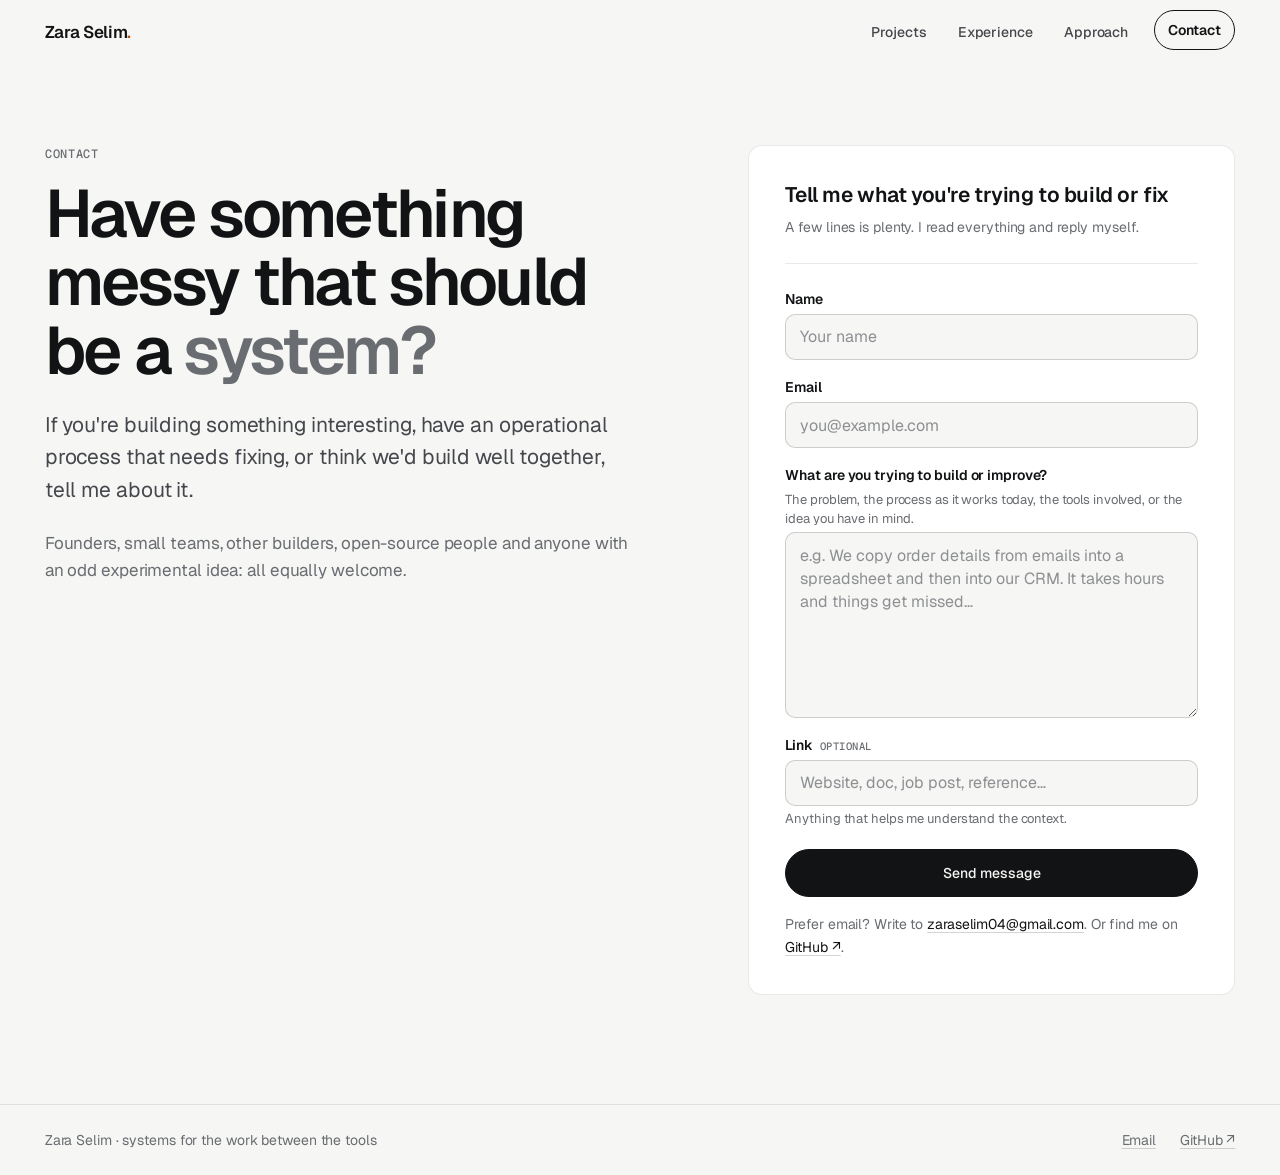
==== commit fcc72f1d: "Add working contact form via Web3Forms - Replace the contact card with an inline project-inquiry for" ====
--- a/contact/index.html
+++ b/contact/index.html
@@ -71,17 +71,50 @@
         <p class="contact-copy contact-copy--quiet">Founders, small teams, other builders, open-source people and anyone with an odd experimental idea: all equally welcome.</p>
       </div>
 
-      <!-- Future: replace .contact-card's body with a <form> (name, email, what you're building, optional link).
-           The fields below already describe that form; for now they open a pre-filled email. -->
-      <div class="contact-card" aria-labelledby="cardTitle">
-        <h2 class="mono contact-card-title" id="cardTitle">A good first message</h2>
-        <ol class="contact-fields">
-          <li><span class="mono">01</span><div><b>Your name</b><p>And how to reach you, if not by replying.</p></div></li>
-          <li><span class="mono">02</span><div><b>What you're trying to build or fix</b><p>Roughly how it works today, which tools are involved, and where it breaks.</p></div></li>
-          <li><span class="mono">03</span><div><b>A link</b><p>Optional: a repo, a doc, a screenshot, anything that helps.</p></div></li>
-        </ol>
-        <a class="btn btn-primary contact-card-btn" href="mailto:zaraselim04@gmail.com?subject=Something%20I%27d%20like%20to%20build&amp;body=Hi%20Zara%2C%0A%0AWhat%20I%27m%20trying%20to%20build%20or%20fix%3A%0A%0A%0ALink%20(optional)%3A%0A">Start a conversation <span aria-hidden="true">→</span></a>
-        <p class="contact-card-alt">Opens an email to <a href="mailto:zaraselim04@gmail.com">zaraselim04@gmail.com</a>. Or find me on <a href="https://github.com/zayzyyazy" target="_blank" rel="noopener">GitHub ↗</a>.</p>
+      <div class="contact-card">
+        <h2 class="contact-card-title" id="formTitle">Tell me what you're trying to build or fix</h2>
+        <p class="cf-intro">A few lines is plenty. I read everything and reply myself.</p>
+
+        <!-- Submits to Web3Forms (no backend needed on GitHub Pages). contact.js sends it in the
+             background; without JavaScript it falls back to a normal POST. The access key is
+             public by design. Replace the value below with the key from web3forms.com. -->
+        <form class="contact-form" id="contactForm" action="https://api.web3forms.com/submit" method="POST" novalidate aria-labelledby="formTitle">
+          <input type="hidden" name="access_key" value="d1e9f6a2-e32e-4d54-9fc3-6678f3d884e8">
+          <input type="hidden" name="subject" value="New message from zaraselim.com">
+          <input type="hidden" name="from_name" value="zaraselim.com">
+          <!-- Honeypot: invisible to people, bots fill it in and Web3Forms discards the submission -->
+          <input type="checkbox" name="botcheck" class="cf-hp" tabindex="-1" autocomplete="off" aria-hidden="true">
+
+          <div class="cf-field">
+            <label for="cf-name">Name</label>
+            <input id="cf-name" name="name" type="text" autocomplete="name" placeholder="Your name" required aria-describedby="cf-name-err">
+            <p class="cf-error" id="cf-name-err" hidden></p>
+          </div>
+
+          <div class="cf-field">
+            <label for="cf-email">Email</label>
+            <input id="cf-email" name="email" type="email" autocomplete="email" inputmode="email" placeholder="you@example.com" required aria-describedby="cf-email-err">
+            <p class="cf-error" id="cf-email-err" hidden></p>
+          </div>
+
+          <div class="cf-field">
+            <label for="cf-message">What are you trying to build or improve?</label>
+            <p class="cf-hint" id="cf-message-hint">The problem, the process as it works today, the tools involved, or the idea you have in mind.</p>
+            <textarea id="cf-message" name="message" rows="7" placeholder="e.g. We copy order details from emails into a spreadsheet and then into our CRM. It takes hours and things get missed…" required aria-describedby="cf-message-hint cf-message-err"></textarea>
+            <p class="cf-error" id="cf-message-err" hidden></p>
+          </div>
+
+          <div class="cf-field">
+            <label for="cf-link">Link <span class="cf-optional">optional</span></label>
+            <input id="cf-link" name="link" type="text" inputmode="url" autocomplete="url" placeholder="Website, doc, job post, reference…" aria-describedby="cf-link-hint">
+            <p class="cf-hint" id="cf-link-hint">Anything that helps me understand the context.</p>
+          </div>
+
+          <button class="btn btn-primary contact-card-btn cf-submit" type="submit">Send message</button>
+          <div class="cf-status" id="cfStatus" role="status" aria-live="polite" tabindex="-1" hidden></div>
+        </form>
+
+        <p class="contact-card-alt">Prefer email? Write to <a href="mailto:zaraselim04@gmail.com">zaraselim04@gmail.com</a>. Or find me on <a href="https://github.com/zayzyyazy" target="_blank" rel="noopener">GitHub ↗</a>.</p>
       </div>
     </div>
   </section>
@@ -97,5 +130,6 @@
 <script src="/assets/js/projects.js"></script>
 <script src="/assets/js/cards.js"></script>
 <script src="/assets/js/main.js"></script>
+<script src="/assets/js/contact.js"></script>
 </body>
 </html>
--- a/assets/css/site.css
+++ b/assets/css/site.css
@@ -1864,14 +1864,56 @@
   border-radius: var(--r-lg);
   background: var(--surface);
 }
-.contact-card-title { color: var(--muted); font-weight: 500; }
-.contact-fields { list-style: none; padding: 0; margin: var(--s-4) 0 var(--s-5); }
-.contact-fields li { display: grid; grid-template-columns: 2rem minmax(0, 1fr); gap: var(--s-2); padding: var(--s-3) 0; border-top: 1px solid var(--line); }
-.contact-fields .mono { color: var(--muted); padding-top: 0.2rem; }
-.contact-fields b { font-weight: 600; }
-.contact-fields p { font-size: var(--fs-sm); color: var(--ink-2); margin-top: 2px; }
+.contact-card-title { font-size: var(--fs-lg); font-weight: 600; letter-spacing: -0.02em; line-height: 1.25; }
+
+/* Contact form */
+.cf-intro { margin-top: var(--s-2); font-size: var(--fs-sm); color: var(--muted); }
+.contact-form { display: grid; gap: var(--s-4); margin-top: var(--s-5); padding-top: var(--s-5); border-top: 1px solid var(--line); }
+.cf-field { display: grid; gap: var(--s-1); }
+.cf-field label { font-size: var(--fs-sm); font-weight: 600; }
+.cf-optional { margin-left: var(--s-1); font-family: var(--mono); font-size: 0.66rem; font-weight: 500; letter-spacing: 0.04em; text-transform: uppercase; color: var(--muted); }
+.cf-hint { font-size: 0.8125rem; color: var(--muted); line-height: 1.45; }
+.cf-field input,
+.cf-field textarea {
+  width: 100%;
+  min-height: 44px;
+  padding: 0.65rem 0.85rem;
+  border: 1px solid var(--line-strong);
+  border-radius: var(--r-md);
+  background: var(--bg);
+  color: var(--ink);
+  font: inherit;
+  font-size: 1rem; /* 16px keeps iOS from zooming on focus */
+  line-height: 1.45;
+  transition: border-color var(--dur-1) var(--ease), background var(--dur-1) var(--ease), box-shadow var(--dur-1) var(--ease);
+}
+.cf-field textarea { min-height: 9.5rem; resize: vertical; }
+.cf-field input::placeholder, .cf-field textarea::placeholder { color: color-mix(in srgb, var(--muted) 75%, transparent); }
+.cf-field input:hover, .cf-field textarea:hover { border-color: color-mix(in srgb, var(--ink) 35%, transparent); }
+.cf-field input:focus, .cf-field textarea:focus { outline: none; border-color: var(--ink); background: var(--surface); box-shadow: 0 0 0 3px rgba(18, 19, 21, 0.08); }
+.cf-field input:focus-visible, .cf-field textarea:focus-visible { outline: none; }
+.cf-field.is-invalid input, .cf-field.is-invalid textarea { border-color: var(--exc); }
+.cf-field.is-invalid input:focus, .cf-field.is-invalid textarea:focus { box-shadow: 0 0 0 3px color-mix(in srgb, var(--exc) 14%, transparent); }
+.cf-error { font-size: 0.8125rem; color: var(--exc); font-weight: 500; }
+.cf-hp { position: absolute !important; width: 1px; height: 1px; margin: -1px; padding: 0; border: 0; overflow: hidden; clip: rect(0 0 0 0); clip-path: inset(50%); opacity: 0; pointer-events: none; }
+.cf-submit { margin-top: var(--s-1); }
+.cf-submit:disabled { cursor: progress; background: #2b2d31; border-color: #2b2d31; }
+.cf-status {
+  padding: var(--s-3) var(--s-4);
+  border-radius: var(--r-md);
+  border: 1px solid var(--line);
+  border-left-width: 2px;
+  font-size: var(--fs-sm);
+  line-height: 1.5;
+  color: var(--ink-2);
+}
+.cf-status:focus { outline: none; }
+.cf-status b { color: var(--ink); font-weight: 600; }
+.cf-status a { color: var(--ink); text-decoration-color: var(--line-strong); }
+.cf-status--ok { border-left-color: var(--ok); background: color-mix(in srgb, var(--ok) 6%, var(--surface)); }
+.cf-status--error { border-left-color: var(--exc); background: color-mix(in srgb, var(--exc) 5%, var(--surface)); }
 .contact-card-btn { width: 100%; }
-.contact-card-alt { margin-top: var(--s-3); font-size: var(--fs-sm); color: var(--muted); }
+.contact-card-alt { margin-top: var(--s-4); font-size: var(--fs-sm); color: var(--muted); }
 .contact-card-alt a { color: var(--ink); text-decoration-color: var(--line-strong); }
 .contact-card-alt a:hover { text-decoration-color: var(--accent); }
 .exp-copy .exp-related > p.mono { font-size: var(--fs-xs); line-height: 1.4; }
